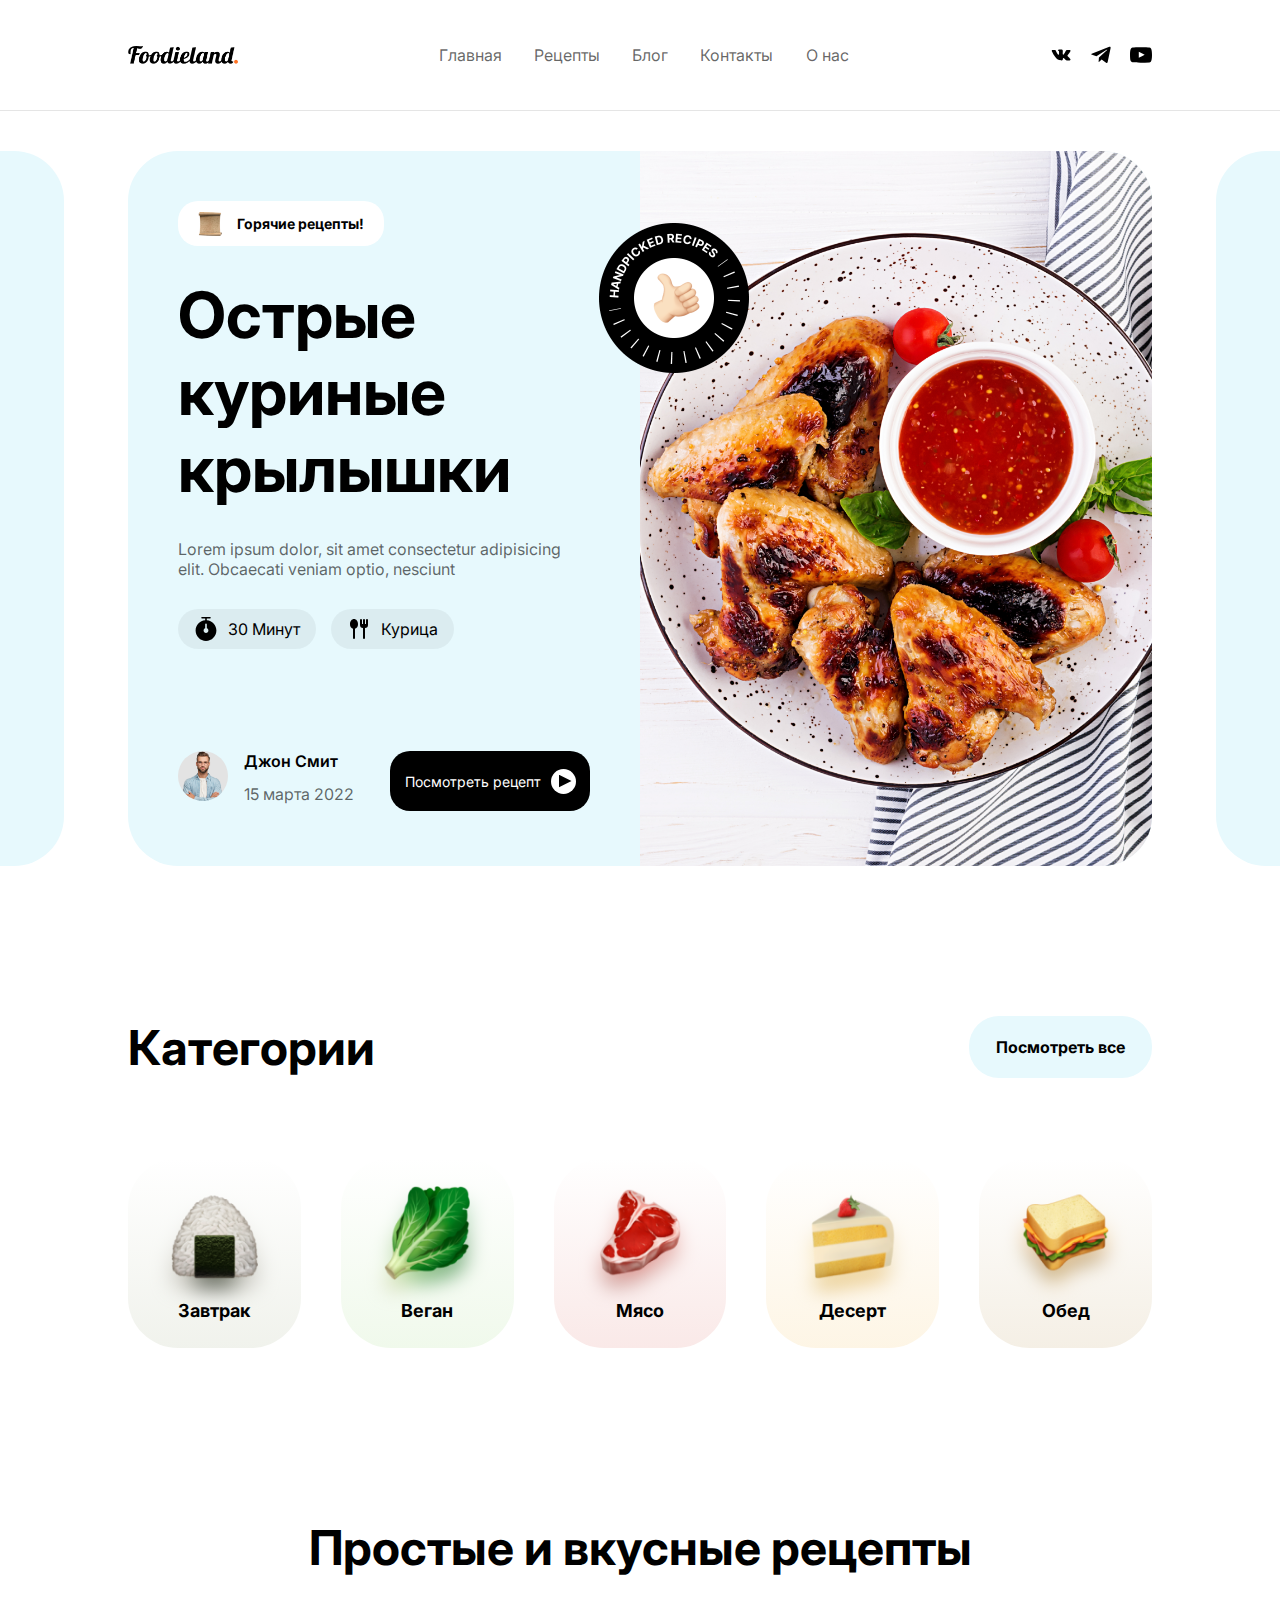
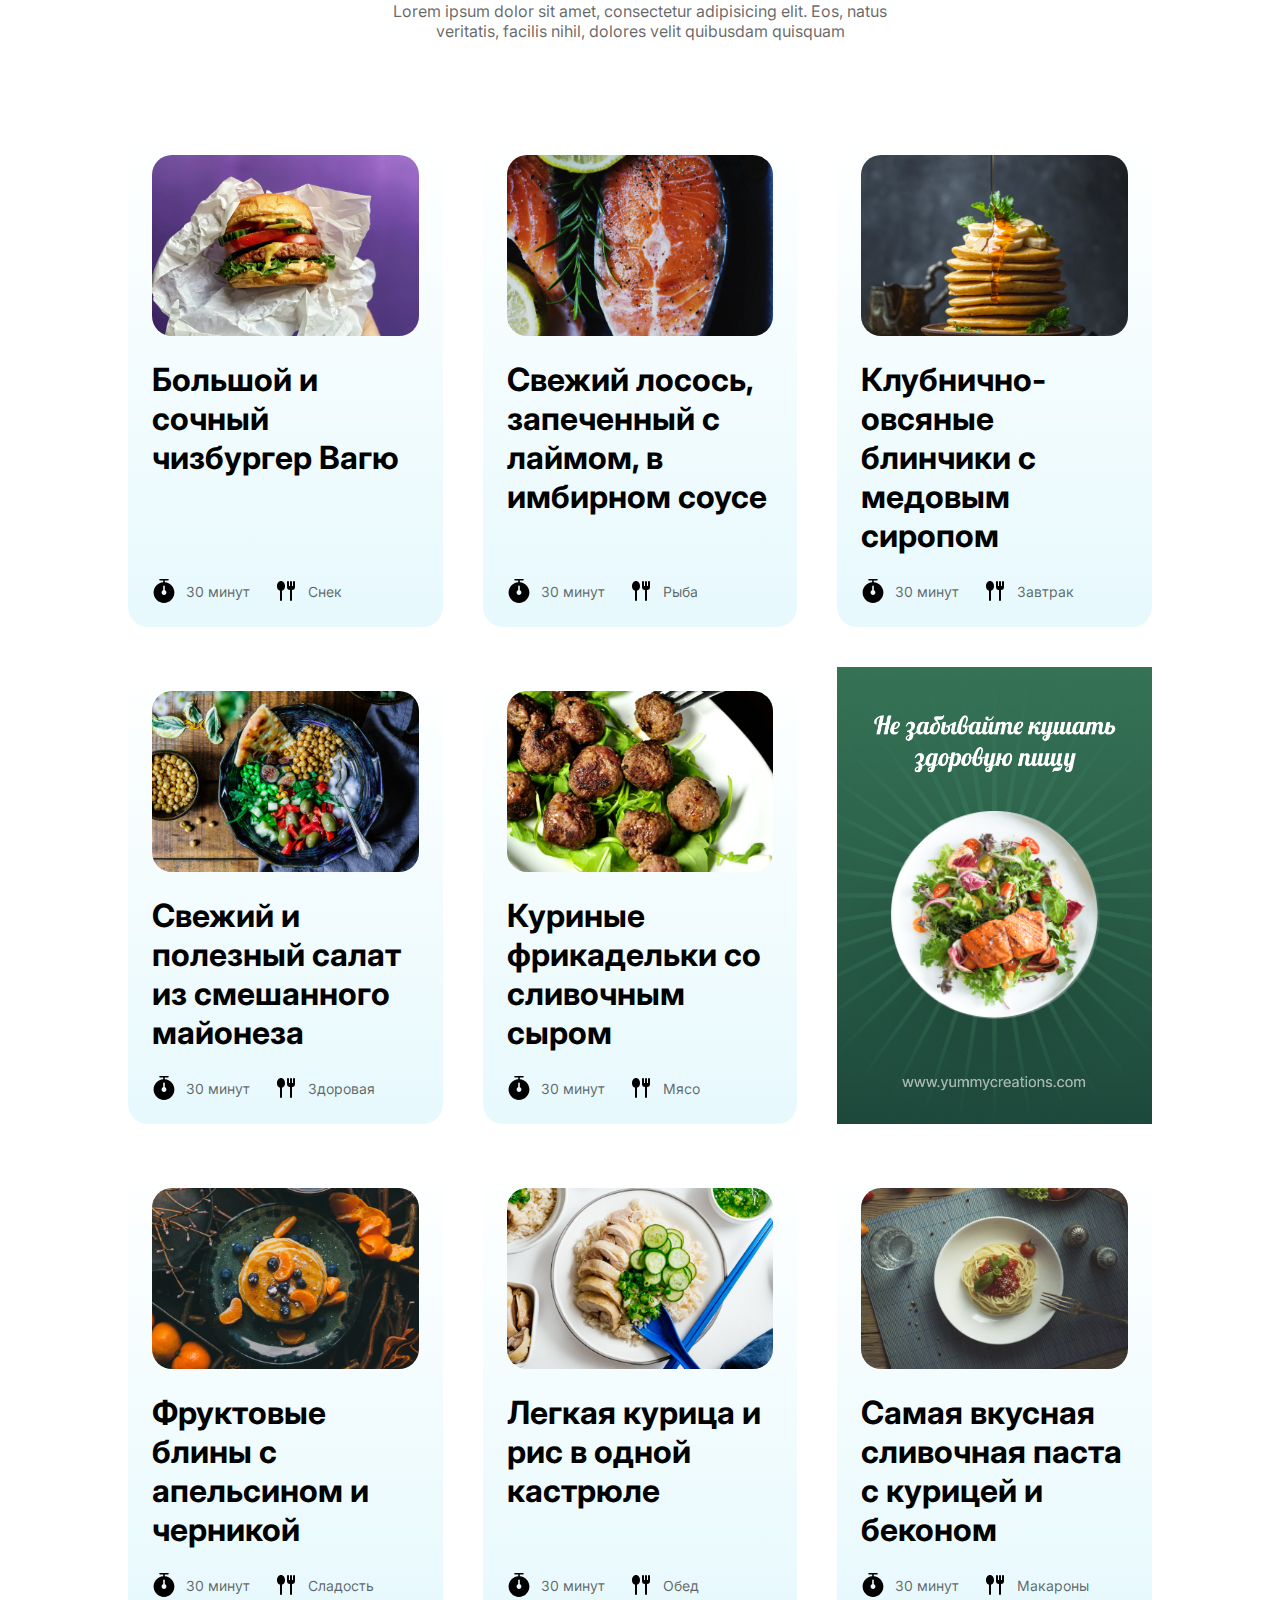
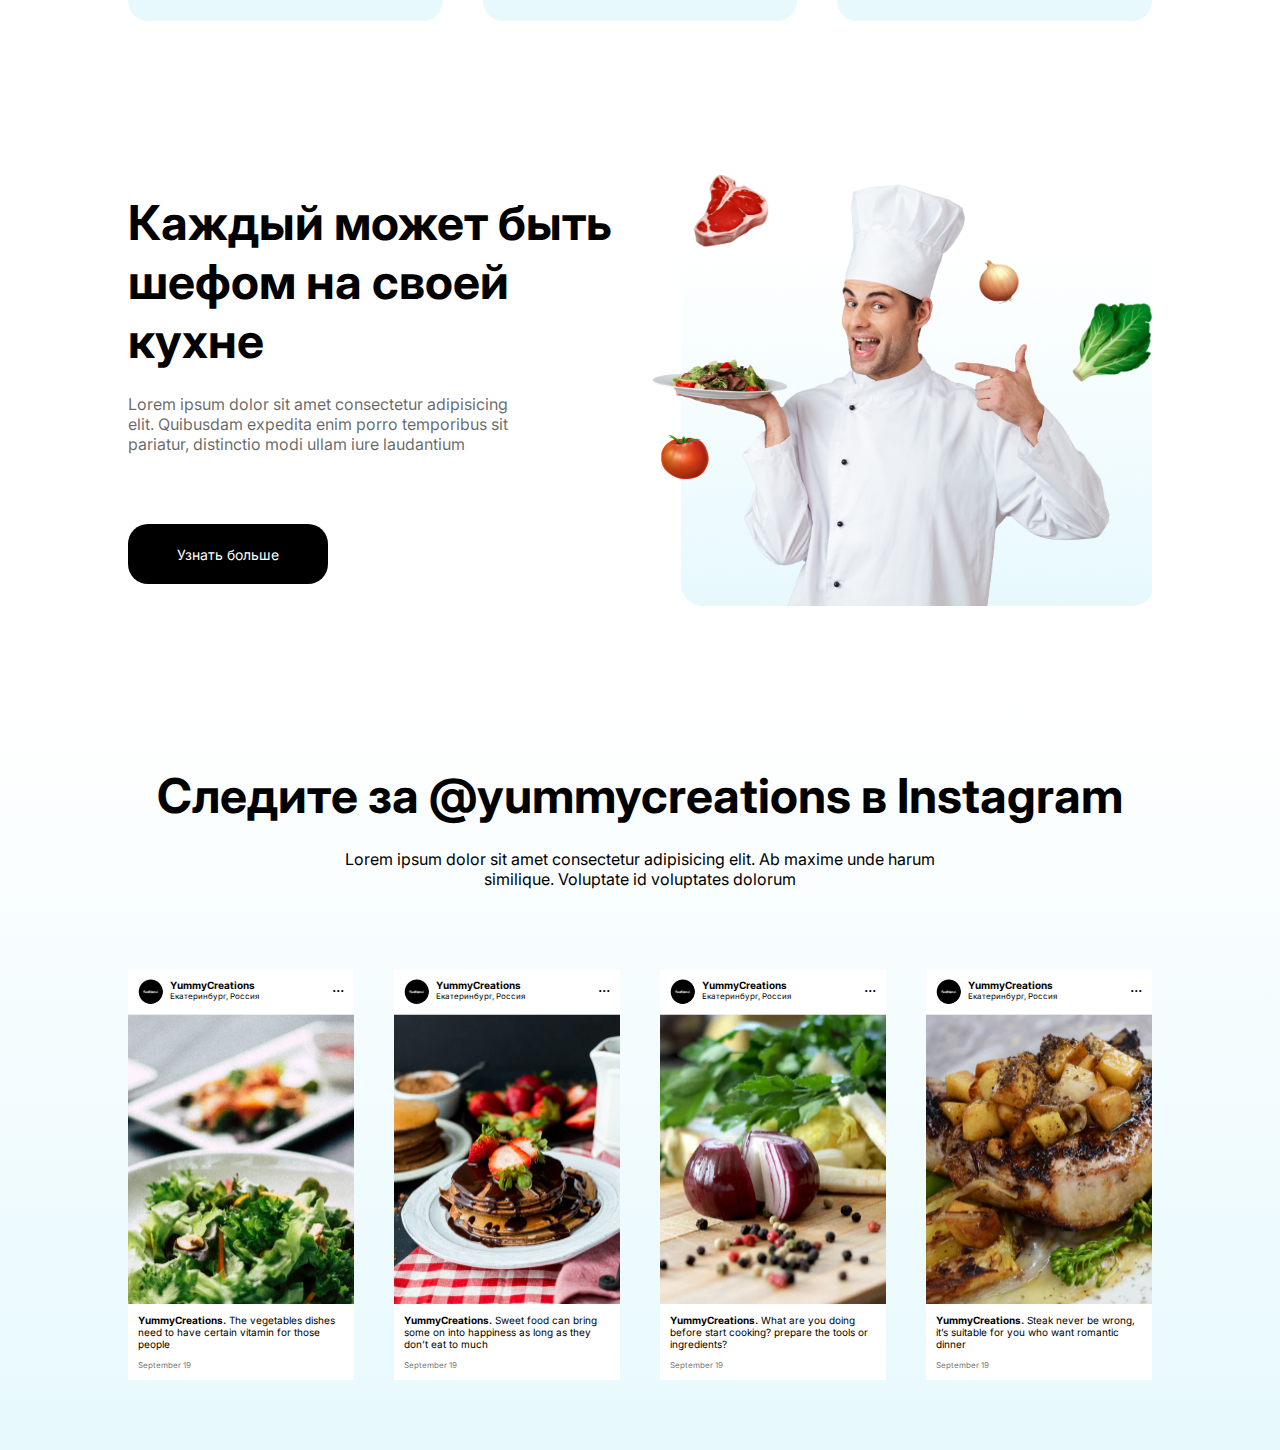
==== index.html @ 800b1ed8 "Добавлен блок visit-insta и соответсвтующий css файл" ====
<!DOCTYPE html>
<html lang="ru">
<head>
    <meta charset="UTF-8">
    <meta name="viewport" content="width=device-width, initial-scale=1.0">
    <link rel="stylesheet" href="css/global.css">
    <!-- Классная тема чтобы иконку рядом с тайтлом поставить -->
    <!-- <link rel="icon" href="telegram.ico" type="image/x-icon"> -->
    <title>YummyCreations | Main</title>
</head>
<body>
    <header class="header">
        <div class="header__wrapper">
            <img src="img/header/logo.png" alt="logo" class="logo">
            <nav class="header__nav">
                <ul class="menu">
                    <a href="#" class="menu__link"><li class="menu__item">Главная</li></a>
                    <a href="#" class="menu__link"><li class="menu__item">Рецепты</li></a>
                    <a href="#" class="menu__link"><li class="menu__item">Блог</li></a>
                    <a href="#" class="menu__link"><li class="menu__item">Контакты</li></a>
                    <a href="#" class="menu__link"><li class="menu__item">О нас</li></a>
                </ul>
            </nav>
            <nav class="header__social">
                <img src="img/social-icons/vk-icon.svg" alt="vk" class="social__icon">
                <img src="img/social-icons/telegram-icon.svg" alt="tg" class="social__icon">
                <img src="img/social-icons/youtube-icon.svg" alt="yt" class="social__icon">
            </nav>
        </div>
    </header>
    <section class="introduce">
        <div class="slider">
            <div class="slider__prev"></div>
            <div class="slider__curr">
                <div class="recipe">
                    <div class="recipe__type">
                        <img src="img/slider-img/slider-icons/hot.png" alt="recipe_type" class="recipe__type__img">
                        <p class="recipe__type__info">Горячие рецепты!</p>
                    </div>
                    <div class="recipe__type__text">
                        <h1 class="recipe__type__text__title">Острые куриные крылышки</h1>
                        <p class="recipe__type__text__subtitle">Lorem ipsum dolor, sit amet consectetur adipisicing elit. Obcaecati veniam optio, nesciunt</p>
                    </div>
                    <div class="recipe__quick_info">
                        <div class="recipe__quick_info__time">
                            <img src="img/slider-img/slider-icons/timer.svg" alt="recipe_time" class="recipe__quick_info__time__img">
                            <p class="recipe__quick_info__time__text">30 Минут</p>    
                        </div>
                        <div class="recipe__quick_info__main_ingredient">
                            <img src="img/slider-img/slider-icons/spoon-fork.svg" alt="main_ingredient" class="recipe__quick_info__main_ingredient__img">
                            <p class="recipe__quick_info__main_ingredient__text">Курица</p>
                        </div>
                    </div>
                    <div class="recipe__meta">
                        <div class="recipe__meta__author">
                            <img src="img/slider-img/slider-icons/avatar.jpg" alt="avatar" class="recipe__meta__author__avatar">
                            <div class="recipe__meta__text">
                                <p class="recipe__meta__text__name">Джон Смит</p>
                                <p class="recipe__meta__text__post_time">15 марта 2022</p>
                            </div>
                        </div>
                        <div class="recipe__meta__button main-btn">
                            <p class="recipe__meta__button__text main-btn__text">Посмотреть рецепт</p>
                            <div class="play_btn">
                                <div class="play"></div>
                            </div>
                        </div>
                    </div>
                </div>
                <div class="hand_pick"></div>
                <div class="recipe__img"></div>
            </div>
            <div class="slider__next"></div>
        </div>
    </section>
    <section class="categories">
        <div class="categories__header">
            <h1 class="categories__title">Категории</h1>
            <div class="view_all_btn">
                <p class="view_all_btn__text">Посмотреть все</p>
            </div>
        </div>
        <div class="categories__items">
            <div class="categories__item grey_gradient">
                <img src="img/categories/onigiri.png" alt="onigiri" class="categories__item__img">
                <img src="img/categories/onigiri.png" alt="onigiri" class="categories__item__img blur">
                <h1 class="categories__item__title">Завтрак</h1>
            </div>
            <div class="categories__item green_gradient">
                <img src="img/categories/vegan.png" alt="vegan" class="categories__item__img">
                <img src="img/categories/vegan.png" alt="vegan" class="categories__item__img blur">
                <h1 class="categories__item__title">Веган</h1>
            </div>
            <div class="categories__item red_gradient">
                <img src="img/categories/meat.png" alt="meat" class="categories__item__img">
                <img src="img/categories/meat.png" alt="meat" class="categories__item__img blur">
                <h1 class="categories__item__title">Мясо</h1>
            </div>
            <div class="categories__item yellow_gradient">
                <img src="img/categories/dessert.png" alt="dessert" class="categories__item__img">
                <img src="img/categories/dessert.png" alt="dessert" class="categories__item__img blur">
                <h1 class="categories__item__title">Десерт</h1>
            </div>
            <div class="categories__item orange_gradient">
                <img src="img/categories/lunch.png" alt="lunch" class="categories__item__img">
                <img src="img/categories/lunch.png" alt="lunch" class="categories__item__img blur">
                <h1 class="categories__item__title">Обед</h1>
            </div>
            <div class="categories__item brown_gradient">
                <img src="img/categories/chockolate.png" alt="chocolate" class="categories__item__img">
                <img src="img/categories/chockolate.png" alt="chocolate" class="categories__item__img blur">
                <h1 class="categories__item__title">Шоколад</h1>
            </div>
        </div>
    </section>
    <section class="favorite_recipes">
        <h1 class="favorite_recipes__title">Простые и вкусные рецепты</h1>
        <p class="favorite_recipes__subtitle">Lorem ipsum dolor sit amet, consectetur adipisicing elit. Eos, natus veritatis, facilis nihil, dolores velit quibusdam quisquam</p>
        <div class="favorite_recipes__items">
            <div class="favorite_recipes__item">
                <img src="img/favorite-recipes/fav-burger.png" alt="burger" class="favorite_recipes__item__img">
                <h1 class="favorite_recipes__item__title">Большой и сочный чизбургер Вагю</h1>
                <div class="cooking_info">
                    <div class="cooking_info__time">
                        <img src="img/slider-img/slider-icons/timer.svg" alt="" class="cooking_info__img">
                        <p class="cooking_info__text">30 минут</p>
                    </div>
                    <div class="cooking_info__type">
                        <img src="img/slider-img/slider-icons/spoon-fork.svg" alt="" class="cooking_info__img">
                        <p class="cooking_info__text">Снек</p>
                    </div>
                </div>
            </div>
            <div class="favorite_recipes__item">
                <img src="img/favorite-recipes/fav-fish.png" alt="fish" class="favorite_recipes__item__img">
                <h1 class="favorite_recipes__item__title">
                    Свежий лосось, запеченный с лаймом, в имбирном соусе</h1>
                <div class="cooking_info">
                    <div class="cooking_info__time">
                        <img src="img/slider-img/slider-icons/timer.svg" alt="" class="cooking_info__img">
                        <p class="cooking_info__text">30 минут</p>
                    </div>
                    <div class="cooking_info__type">
                        <img src="img/slider-img/slider-icons/spoon-fork.svg" alt="" class="cooking_info__img">
                        <p class="cooking_info__text">Рыба</p>
                    </div>
                </div>
            </div>
            <div class="favorite_recipes__item">
                <img src="img/favorite-recipes/fav-pancakes.png" alt="pancake" class="favorite_recipes__item__img">
                <h1 class="favorite_recipes__item__title">
                    Клубнично-овсяные блинчики с медовым сиропом</h1>
                <div class="cooking_info">
                    <div class="cooking_info__time">
                        <img src="img/slider-img/slider-icons/timer.svg" alt="" class="cooking_info__img">
                        <p class="cooking_info__text">30 минут</p>
                    </div>
                    <div class="cooking_info__type">
                        <img src="img/slider-img/slider-icons/spoon-fork.svg" alt="" class="cooking_info__img">
                        <p class="cooking_info__text">Завтрак</p>
                    </div>
                </div>
            </div>
            <div class="favorite_recipes__item">
                <img src="img/favorite-recipes/fav-mayo-salad.png" alt="mayo-salad" class="favorite_recipes__item__img">
                <h1 class="favorite_recipes__item__title">
                    Свежий и полезный салат из смешанного майонеза</h1>
                <div class="cooking_info">
                    <div class="cooking_info__time">
                        <img src="img/slider-img/slider-icons/timer.svg" alt="" class="cooking_info__img">
                        <p class="cooking_info__text">30 минут</p>
                    </div>
                    <div class="cooking_info__type">
                        <img src="img/slider-img/slider-icons/spoon-fork.svg" alt="" class="cooking_info__img">
                        <p class="cooking_info__text">Здоровая</p>
                    </div>
                </div>
            </div>
            <div class="favorite_recipes__item">
                <img src="img/favorite-recipes/fav-meatballs.png" alt="meatballs" class="favorite_recipes__item__img">
                <h1 class="favorite_recipes__item__title">Куриные фрикадельки со сливочным сыром
                </h1>
                <div class="cooking_info">
                    <div class="cooking_info__time">
                        <img src="img/slider-img/slider-icons/timer.svg" alt="" class="cooking_info__img">
                        <p class="cooking_info__text">30 минут</p>
                    </div>
                    <div class="cooking_info__type">
                        <img src="img/slider-img/slider-icons/spoon-fork.svg" alt="" class="cooking_info__img">
                        <p class="cooking_info__text">Мясо</p>
                    </div>
                </div>
            </div>
            <img src="img/ads.png" alt="ads" class="favorite_recipes__img">
            <div class="favorite_recipes__item">
                <img src="img/favorite-recipes/fav-orange-pancakes.png" alt="orange-pancakes" class="favorite_recipes__item__img">
                <h1 class="favorite_recipes__item__title">Фруктовые блины с апельсином и черникой
                </h1>
                <div class="cooking_info">
                    <div class="cooking_info__time">
                        <img src="img/slider-img/slider-icons/timer.svg" alt="" class="cooking_info__img">
                        <p class="cooking_info__text">30 минут</p>
                    </div>
                    <div class="cooking_info__type">
                        <img src="img/slider-img/slider-icons/spoon-fork.svg" alt="" class="cooking_info__img">
                        <p class="cooking_info__text">Сладость</p>
                    </div>
                </div>
            </div>
            <div class="favorite_recipes__item">
                <img src="img/favorite-recipes/fav-chicken-rice.png" alt="chicken-rice" class="favorite_recipes__item__img">
                <h1 class="favorite_recipes__item__title">Легкая курица и рис в одной кастрюле</h1>
                <div class="cooking_info">
                    <div class="cooking_info__time">
                        <img src="img/slider-img/slider-icons/timer.svg" alt="" class="cooking_info__img">
                        <p class="cooking_info__text">30 минут</p>
                    </div>
                    <div class="cooking_info__type">
                        <img src="img/slider-img/slider-icons/spoon-fork.svg" alt="" class="cooking_info__img">
                        <p class="cooking_info__text">Обед</p>
                    </div>
                </div>
            </div>
            <div class="favorite_recipes__item">
                <img src="img/favorite-recipes/fav-chicken-pasta.png" alt="fav-chicken-pasta" class="favorite_recipes__item__img">
                <h1 class="favorite_recipes__item__title">Самая вкусная сливочная паста с курицей и беконом
                </h1>
                <div class="cooking_info">
                    <div class="cooking_info__time">
                        <img src="img/slider-img/slider-icons/timer.svg" alt="" class="cooking_info__img">
                        <p class="cooking_info__text">30 минут</p>
                    </div>
                    <div class="cooking_info__type">
                        <img src="img/slider-img/slider-icons/spoon-fork.svg" alt="" class="cooking_info__img">
                        <p class="cooking_info__text">Макароны</p>
                    </div>
                </div>
            </div>
        </div>
    </section>
    <section class="be_a_chef">
        <div class="be_a_chef__content">
            <h1 class="be_a_chef__content__title">Каждый может быть шефом на своей кухне</h1>
            <p class="be_a_chef__content__subtitle">Lorem ipsum dolor sit amet consectetur adipisicing elit. Quibusdam expedita enim porro temporibus sit pariatur, distinctio modi ullam iure laudantium</p>
            <div class="be_a_chef__btn main-btn">
                <p class="main-btn__text">Узнать больше</p>
            </div>
        </div>
        <div class="be_a_chef__img">
            <img src="img/be-a-chef/tomato.png" alt="tomato" class="be_a_chef__img__filler_1">
            <img src="img/categories/meat.png" alt="meat" class="be_a_chef__img__filler_2">
            <img src="img/be-a-chef/onion.png" alt="onion" class="be_a_chef__img__filler_3">
            <img src="img/categories/vegan.png" alt="vegan" class="be_a_chef__img__filler_4">
            <img src="img/be-a-chef/chef.png" alt="" class="be_a_chef__img__main">
        </div>
    </section>
    <section class="visit_insta">
        <h1 class="visit_insta__title">Следите за @yummycreations в Instagram</h1>
        <p class="visit_insta__subtitle">Lorem ipsum dolor sit amet consectetur adipisicing elit. Ab maxime unde harum similique. Voluptate id voluptates dolorum</p>
        <div class="insta_preview">
            <div class="insta_preview__card">
                <div class="insta_preview__card__header">
                    <div class="card__header__info">
                        <img src="img/insta-content/logo.png" alt="logo" class="card__header__logo">
                        <div class="card__header__text">
                            <h1 class="card__header__title">YummyCreations</h1>
                            <p class="card__header__subtitle">Екатеринбург, Россия</p>
                        </div>
                    </div>
                    <p class="card__header__tabs">...</p>
                </div>
                <img src="img/insta-content/card-1.png" alt="content" class="insta_preview__card__img">
                <div class="insta_preview__card__info">
                    <p class="card__info__text"><b>YummyCreations.</b> The vegetables dishes need to have certain vitamin for those people</p>
                    <p class="card__info__post_date">September 19</p>
                </div>
            </div>
            <div class="insta_preview__card">
                <div class="insta_preview__card__header">
                    <div class="card__header__info">
                        <img src="img/insta-content/logo.png" alt="logo" class="card__header__logo">
                        <div class="card__header__text">
                            <h1 class="card__header__title">YummyCreations</h1>
                            <p class="card__header__subtitle">Екатеринбург, Россия</p>
                        </div>
                    </div>
                    <p class="card__header__tabs">...</p>
                </div>
                <img src="img/insta-content/card-2.png" alt="content" class="insta_preview__card__img">
                <div class="insta_preview__card__info">
                    <p class="card__info__text"><b>YummyCreations.</b> Sweet food can bring some on into happiness as long as they don’t eat to much</p>
                    <p class="card__info__post_date">September 19</p>
                </div>
            </div>
            <div class="insta_preview__card">
                <div class="insta_preview__card__header">
                    <div class="card__header__info">
                        <img src="img/insta-content/logo.png" alt="logo" class="card__header__logo">
                        <div class="card__header__text">
                            <h1 class="card__header__title">YummyCreations</h1>
                            <p class="card__header__subtitle">Екатеринбург, Россия</p>
                        </div>
                    </div>
                    <p class="card__header__tabs">...</p>
                </div>
                <img src="img/insta-content/card-3.png" alt="content" class="insta_preview__card__img">
                <div class="insta_preview__card__info">
                    <p class="card__info__text"><b>YummyCreations.</b> What are you doing before start cooking? prepare the  tools or ingredients?</p>
                    <p class="card__info__post_date">September 19</p>
                </div>
            </div>
            <div class="insta_preview__card">
                <div class="insta_preview__card__header">
                    <div class="card__header__info">
                        <img src="img/insta-content/logo.png" alt="logo" class="card__header__logo">
                        <div class="card__header__text">
                            <h1 class="card__header__title">YummyCreations</h1>
                            <p class="card__header__subtitle">Екатеринбург, Россия</p>
                        </div>
                    </div>
                    <p class="card__header__tabs">...</p>
                </div>
                <img src="img/insta-content/card-4.png" alt="content" class="insta_preview__card__img">
                <div class="insta_preview__card__info">
                    <p class="card__info__text"><b>YummyCreations.</b> Steak never be wrong, it’s suitable for you who want romantic dinner</p>
                    <p class="card__info__post_date">September 19</p>
                </div>
            </div>
    </section>
</body>
</html>
---- css/global.css ----
/* Base link */
@import url(base/index.css);
/* Components link */
@import url(components/index/index.css);
@import url(components/buttons.css);
/* Utilities link */
@import url(utilities/variables.css);
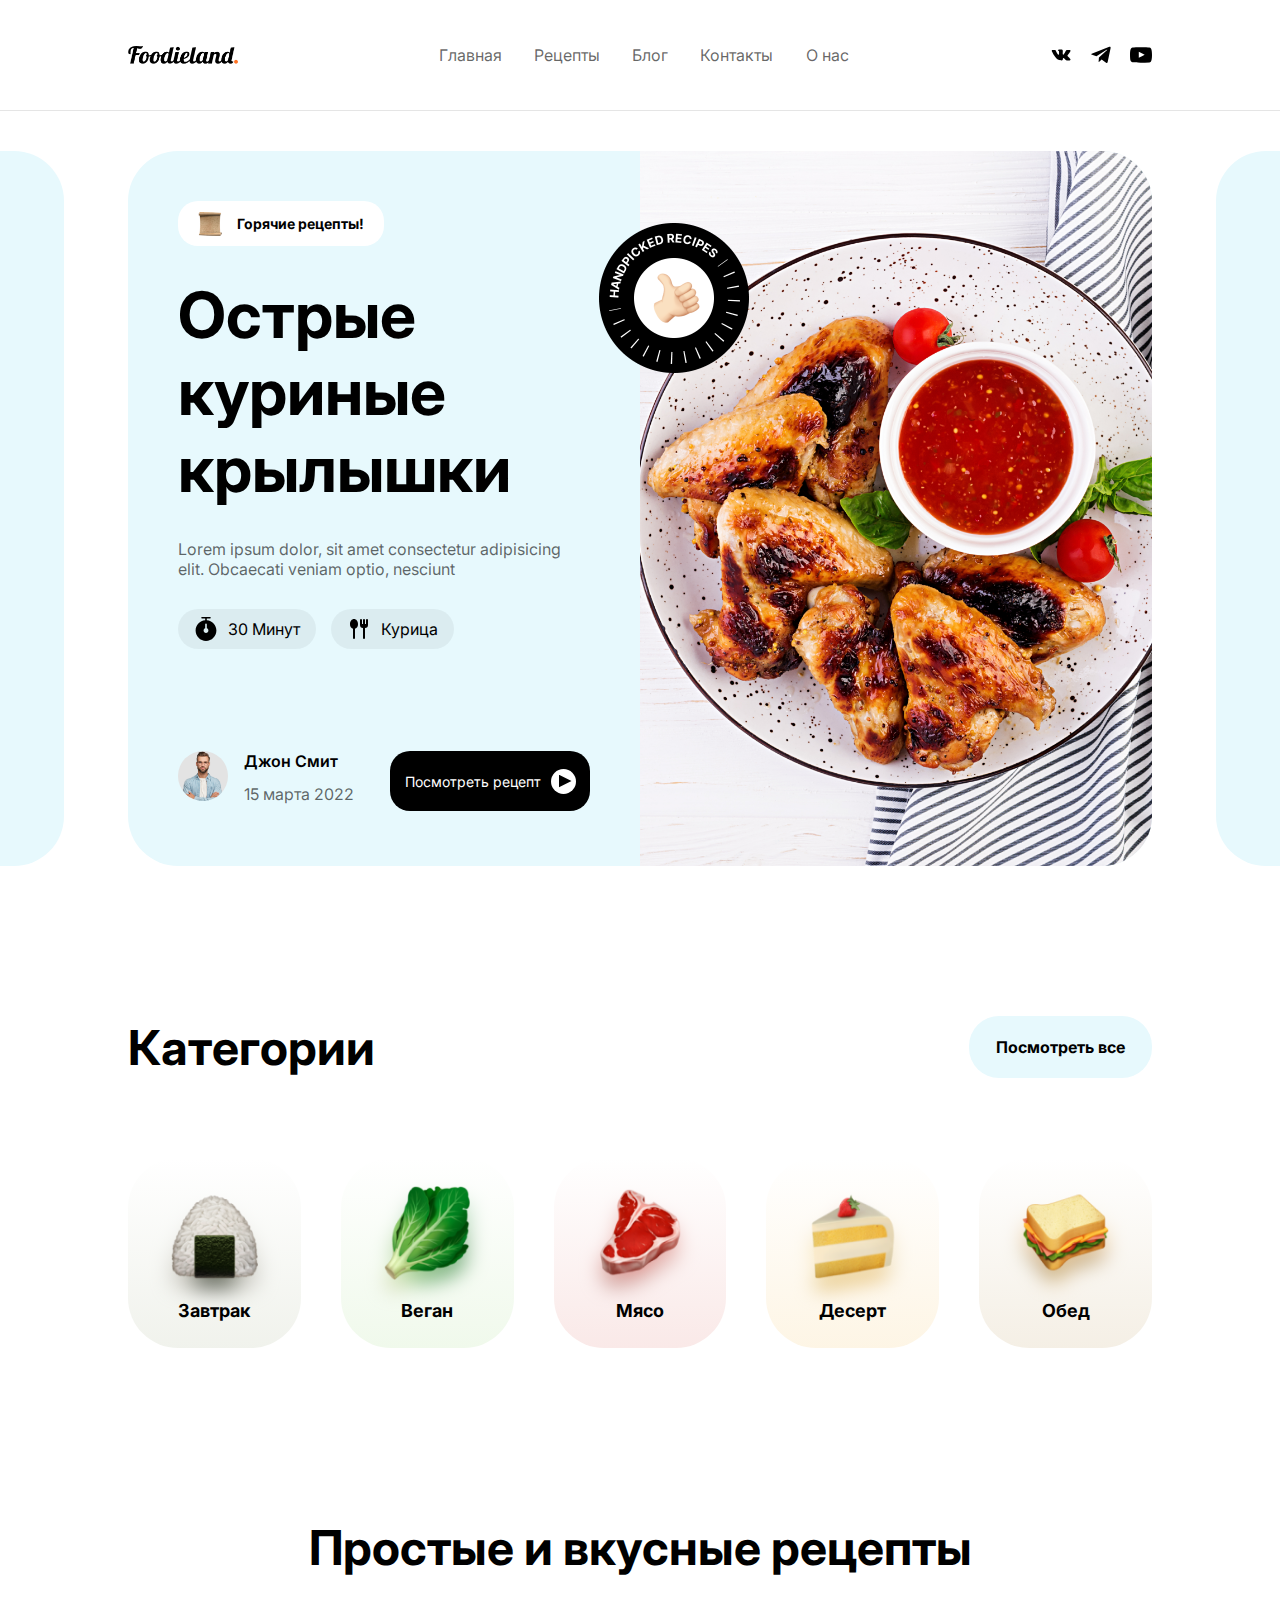
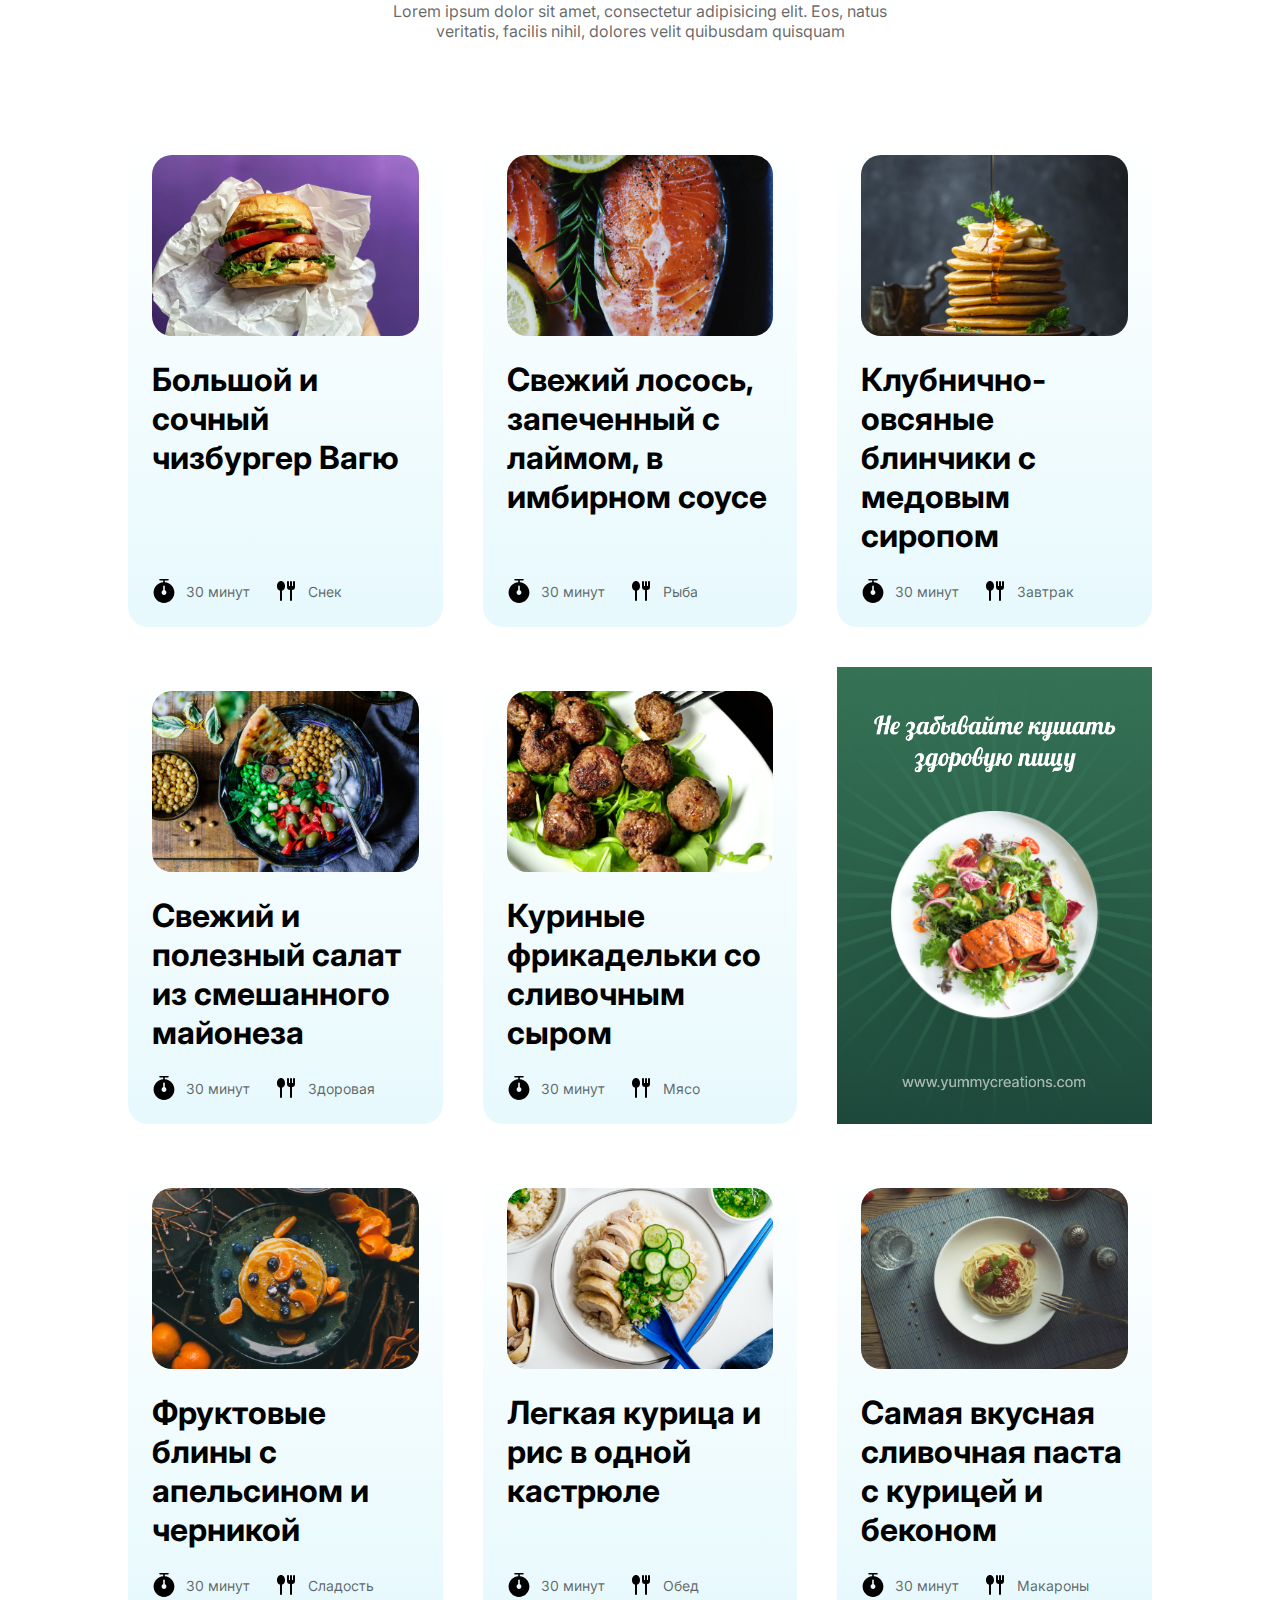
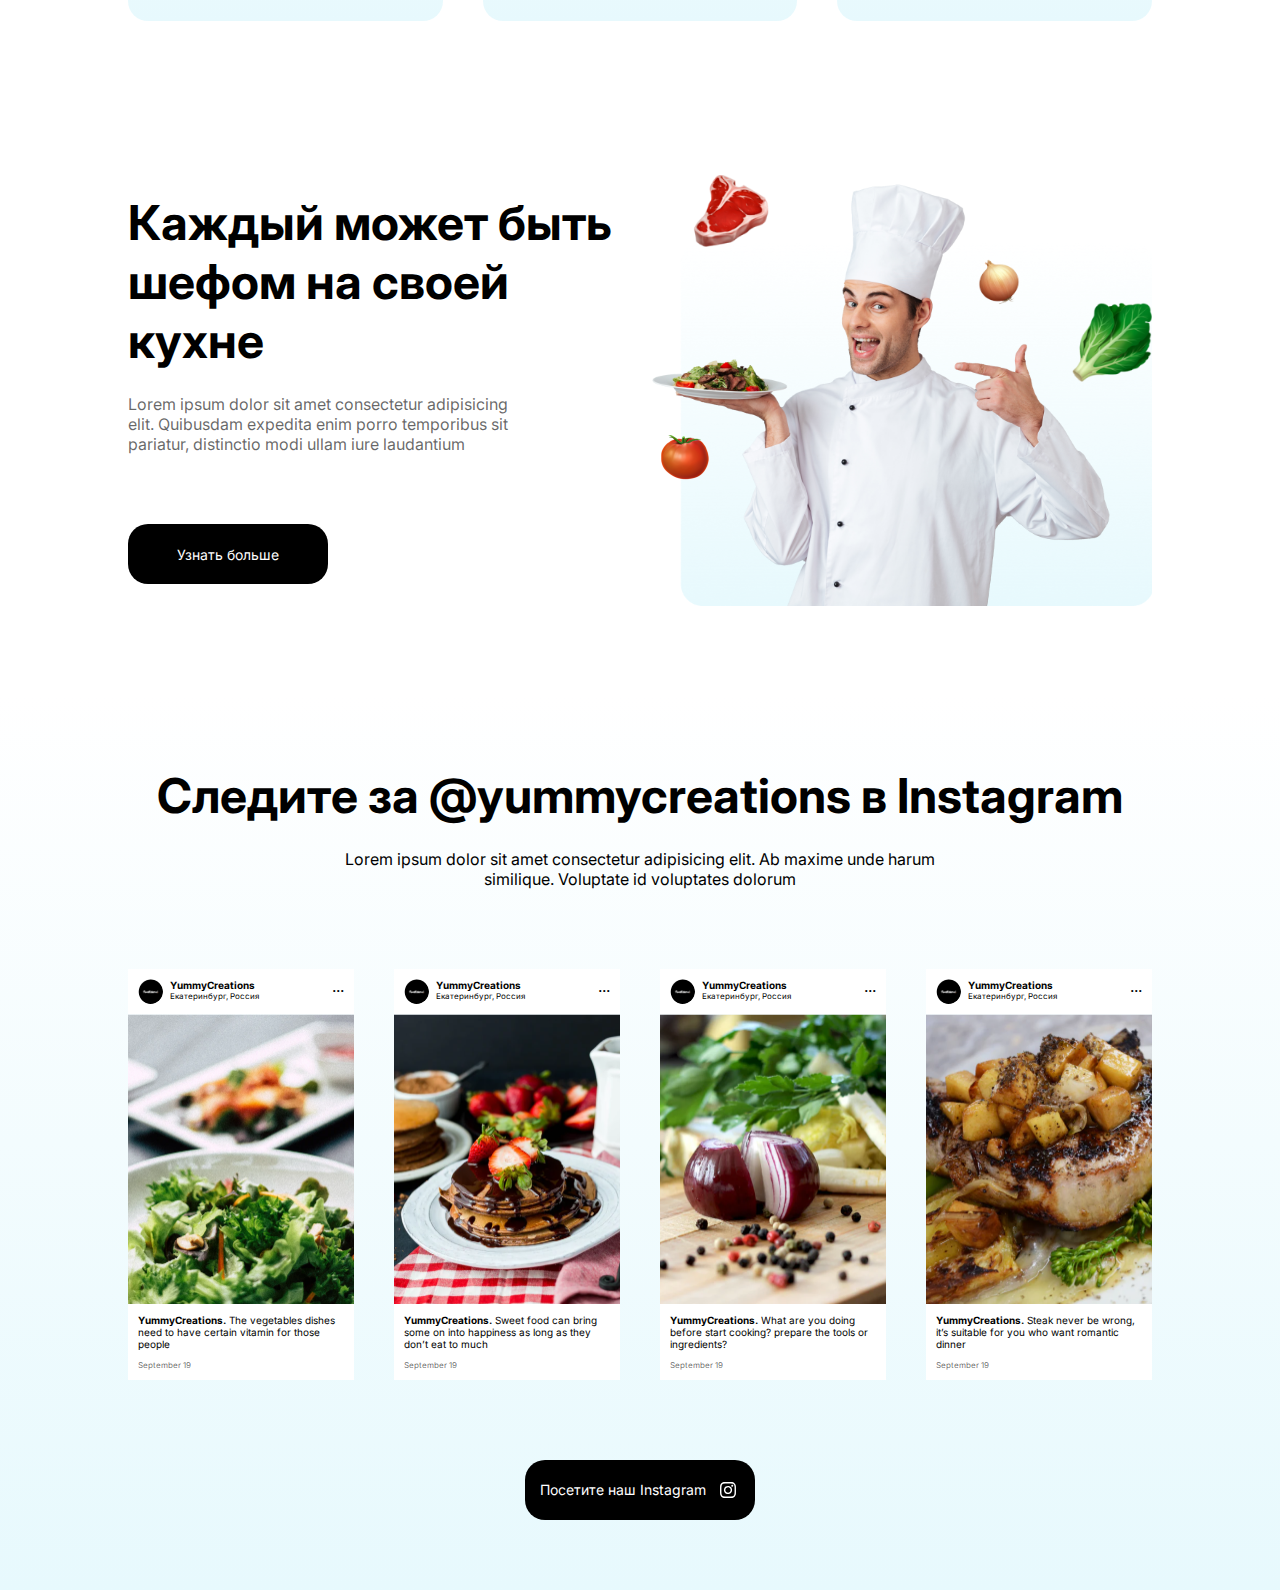
==== commit 78a52f65: "Переделка кнопок" ====
--- a/index.html
+++ b/index.html
@@ -326,6 +326,11 @@
                     <p class="card__info__post_date">September 19</p>
                 </div>
             </div>
+        </div>
+        <div class="insta_preview__btn main-btn">
+            <p class="main-btn__text">Посетите наш Instagram</p>
+            <img src="img/insta-content/instagram.svg" alt="insta" class="insta_preview__btn__img">
+        </div>
     </section>
 </body>
 </html>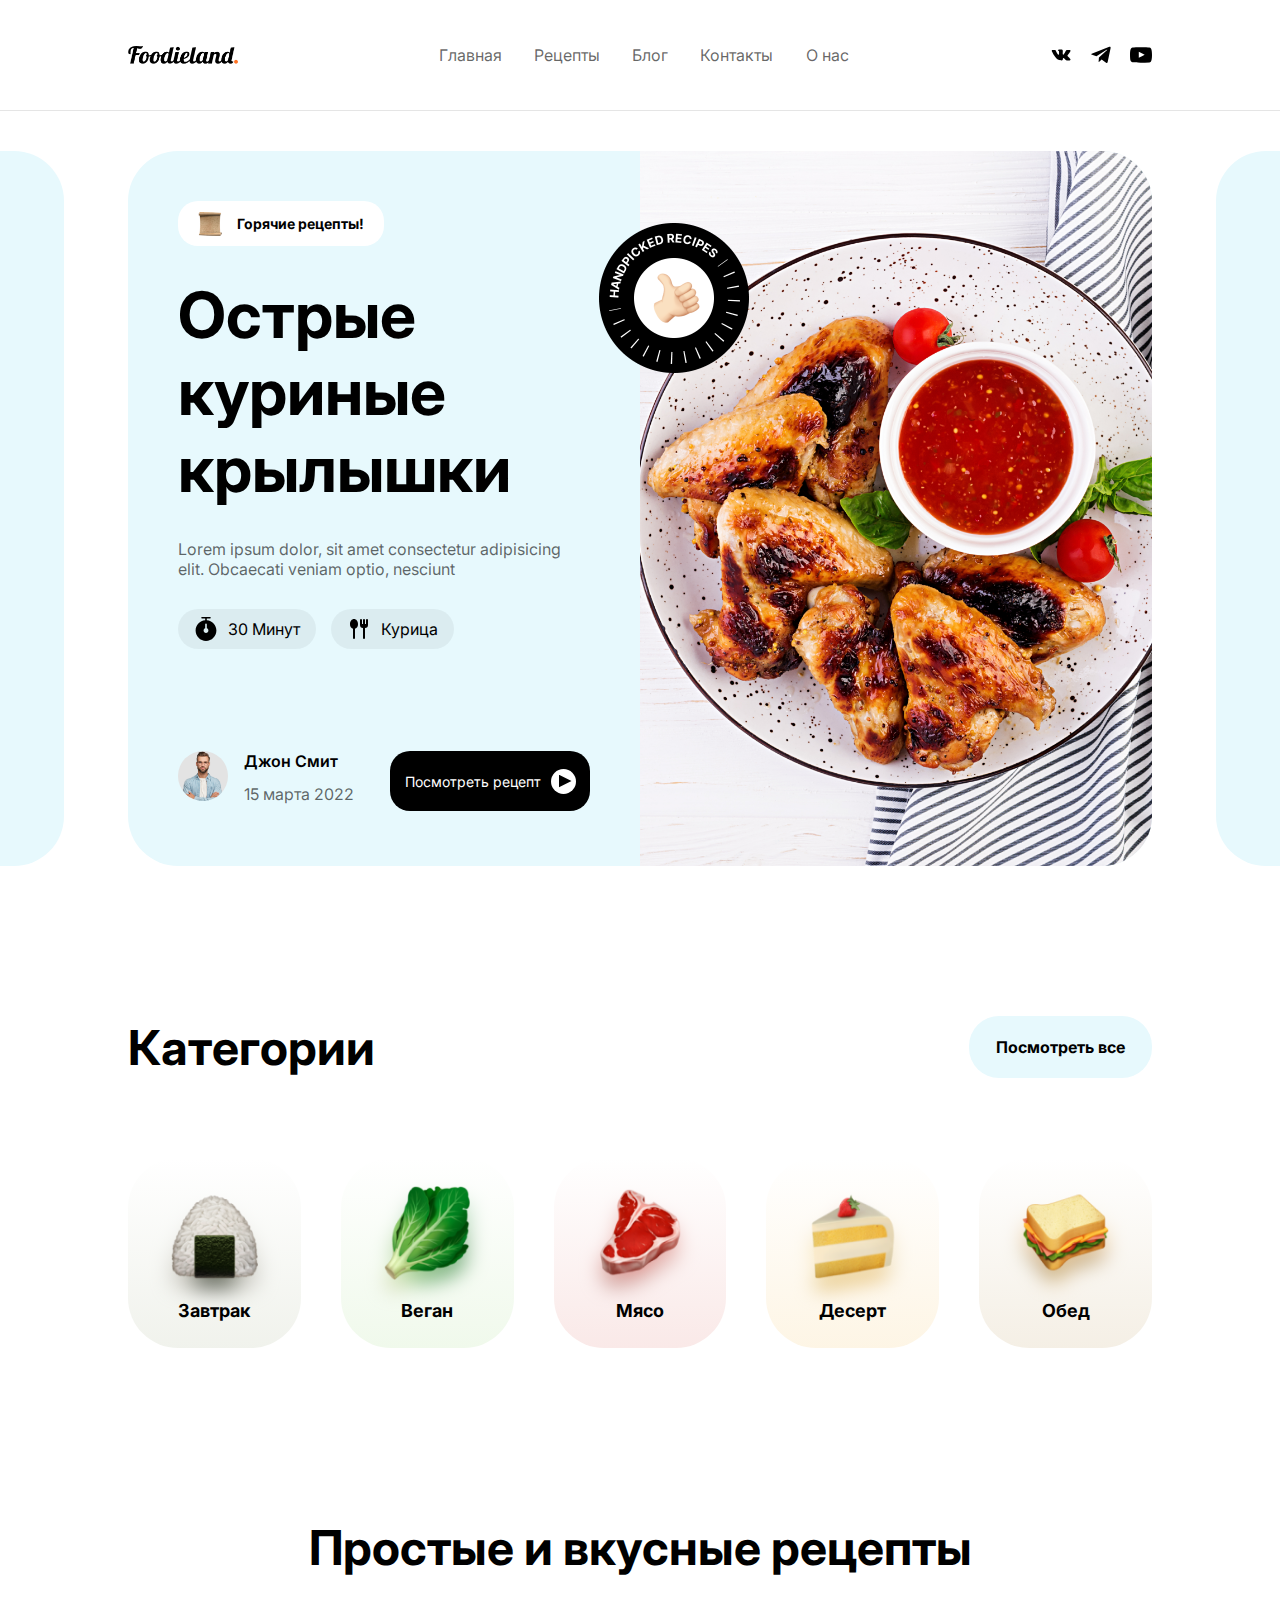
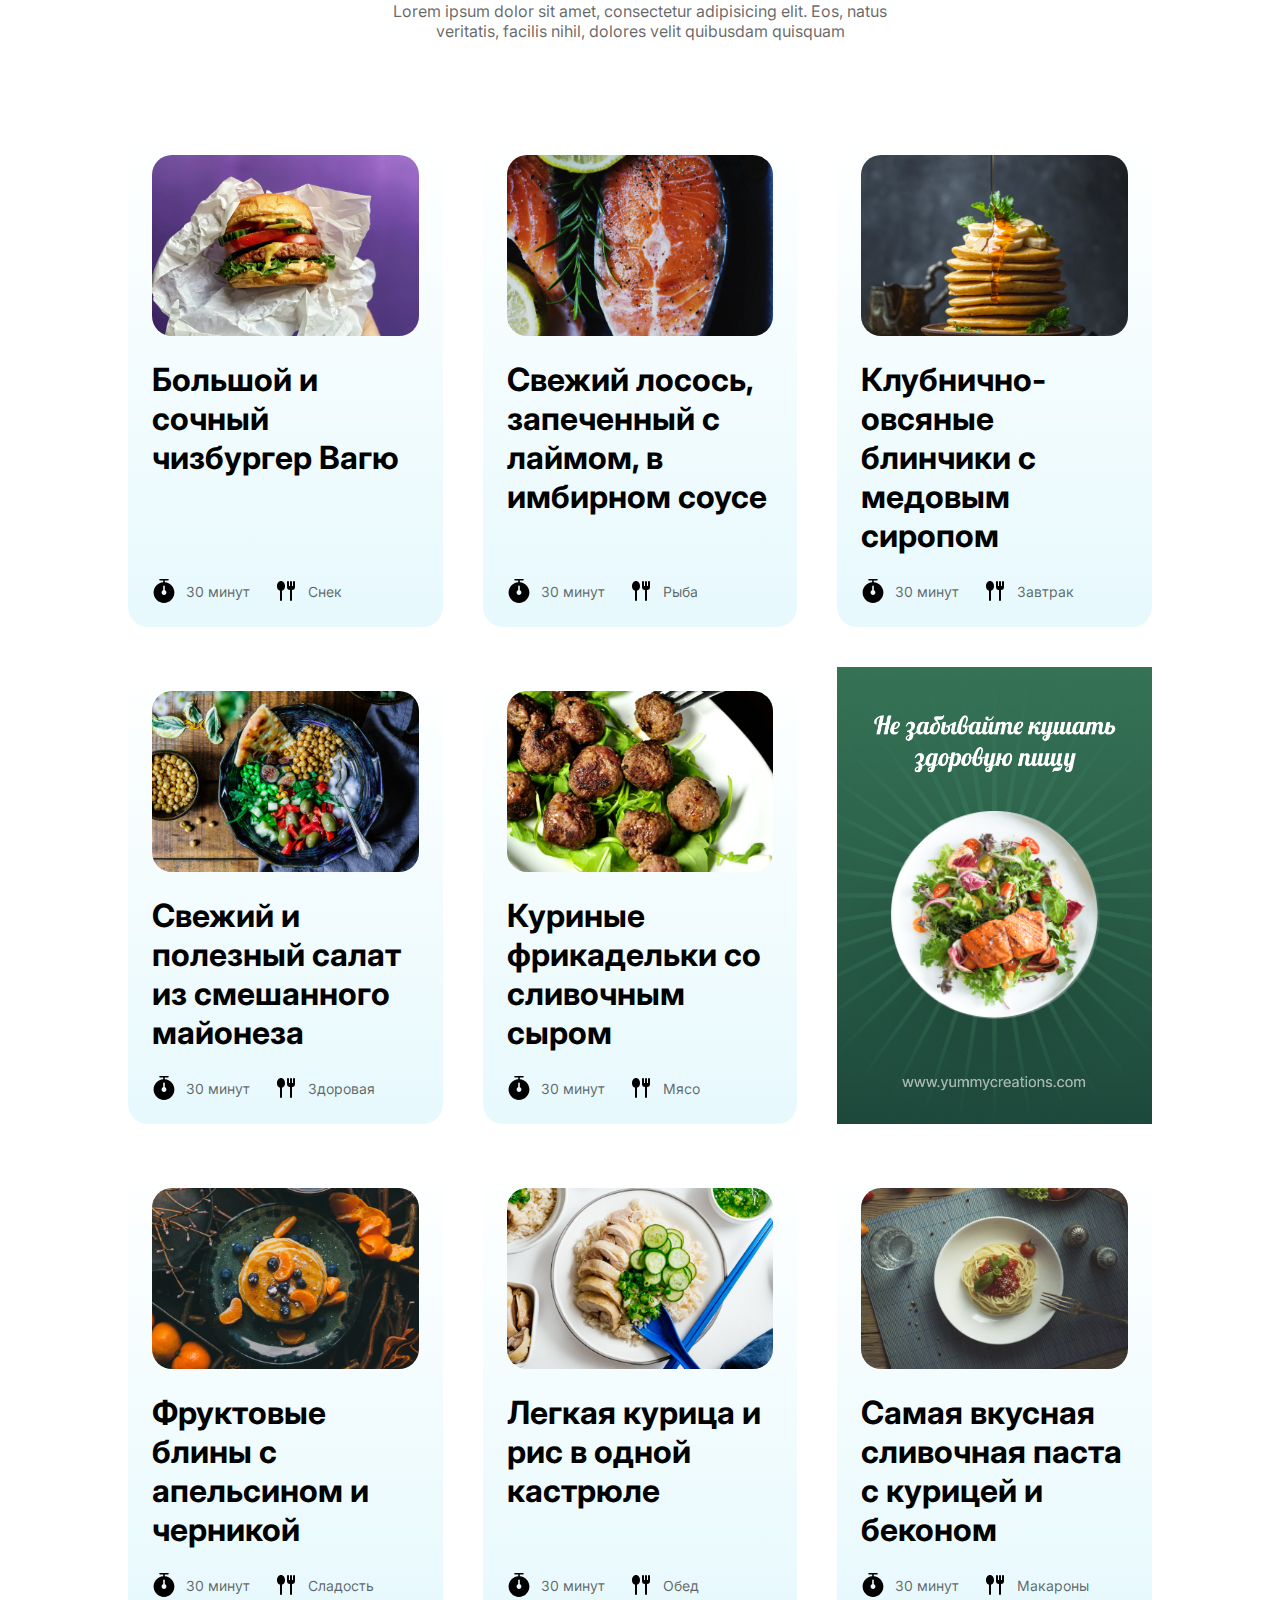
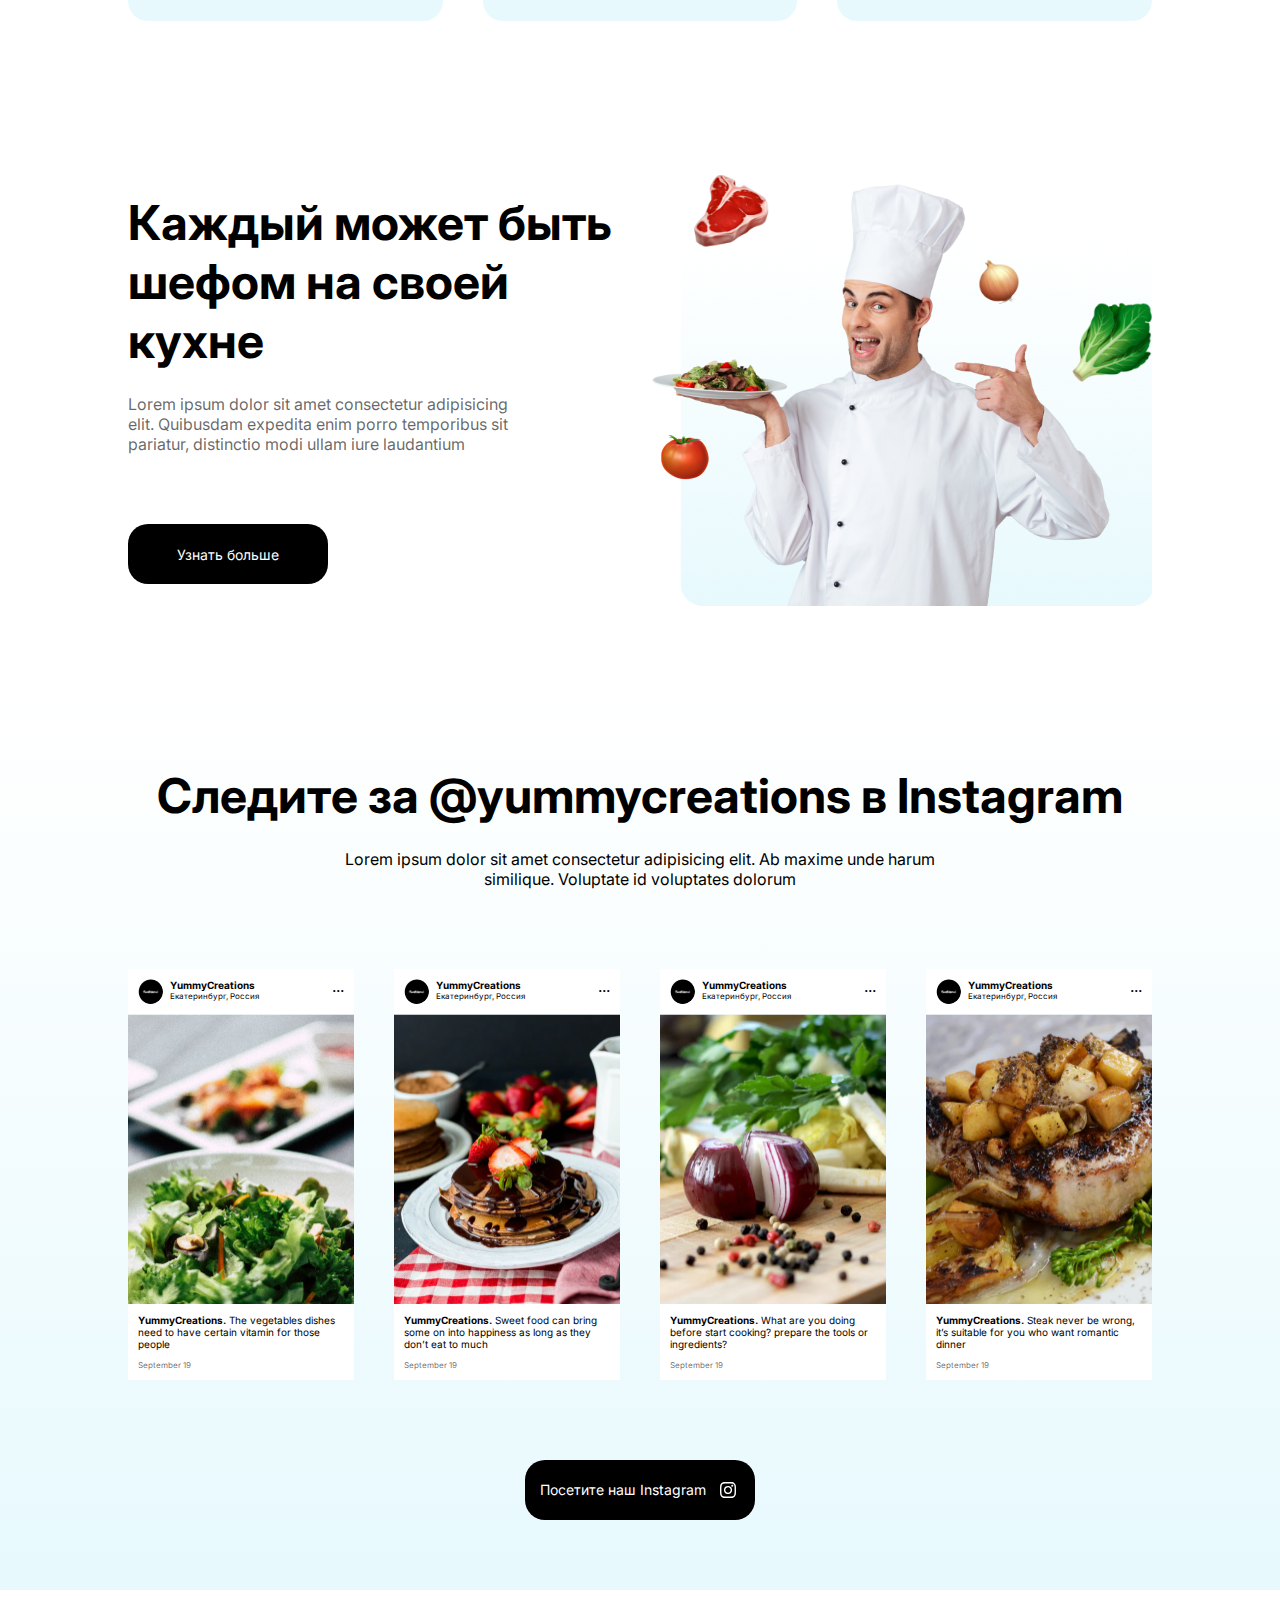
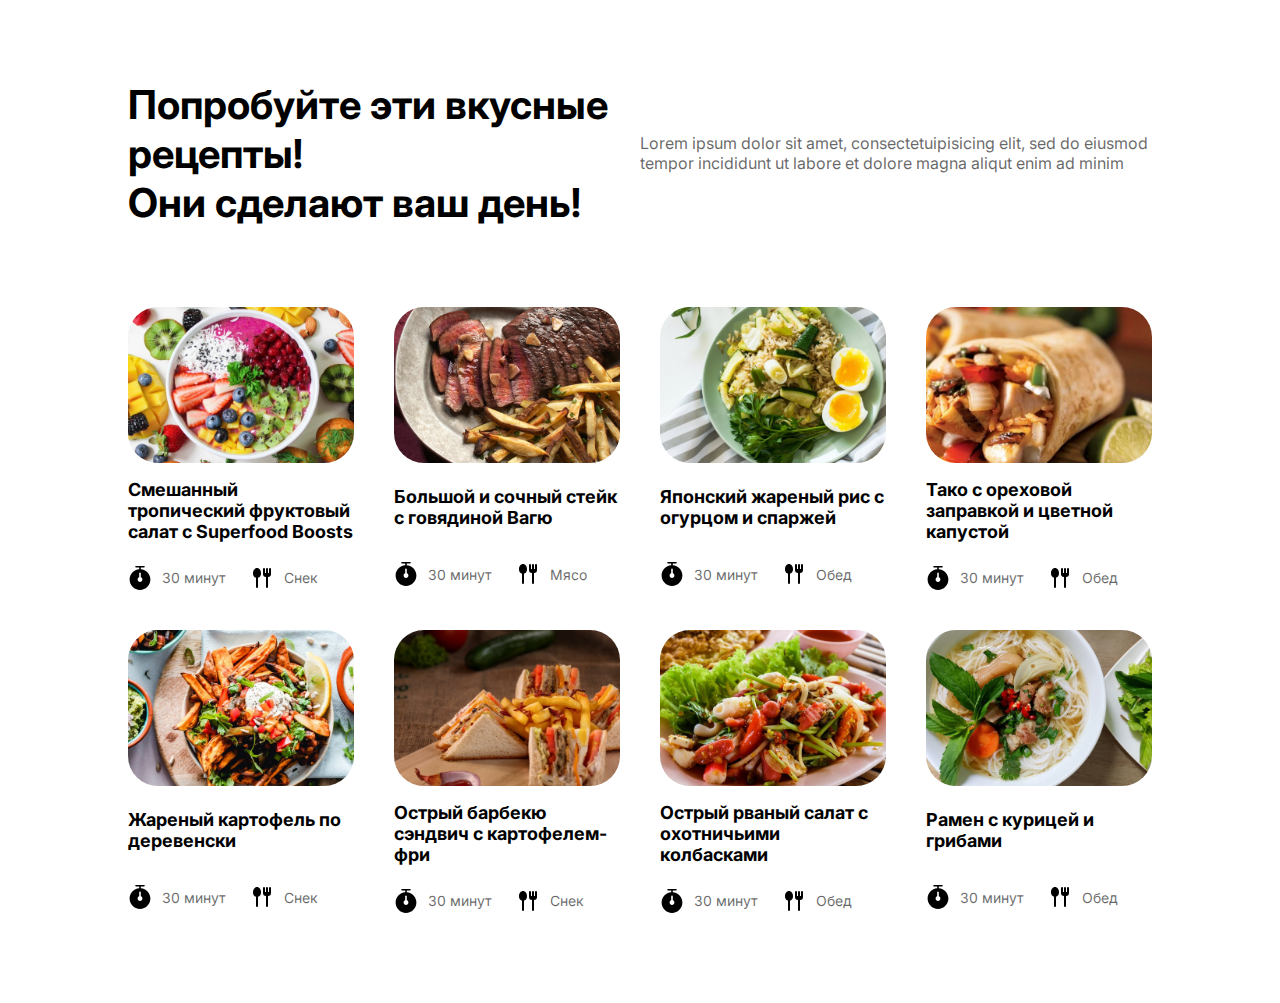
==== commit f75e0cb4: "Сверстан блок make-your-day, поправлена адаптация, сделана анимация в header'е" ====
--- a/index.html
+++ b/index.html
@@ -9,6 +9,7 @@
     <title>YummyCreations | Main</title>
 </head>
 <body>
+    <!-- HEADER -->
     <header class="header">
         <div class="header__wrapper">
             <img src="img/header/logo.png" alt="logo" class="logo">
@@ -28,6 +29,7 @@
             </nav>
         </div>
     </header>
+    <!-- INTRODUCE -->
     <section class="introduce">
         <div class="slider">
             <div class="slider__prev"></div>
@@ -73,6 +75,7 @@
             <div class="slider__next"></div>
         </div>
     </section>
+    <!-- CATEGORIES -->
     <section class="categories">
         <div class="categories__header">
             <h1 class="categories__title">Категории</h1>
@@ -113,6 +116,7 @@
             </div>
         </div>
     </section>
+    <!-- FAVORITE RECIPES -->
     <section class="favorite_recipes">
         <h1 class="favorite_recipes__title">Простые и вкусные рецепты</h1>
         <p class="favorite_recipes__subtitle">Lorem ipsum dolor sit amet, consectetur adipisicing elit. Eos, natus veritatis, facilis nihil, dolores velit quibusdam quisquam</p>
@@ -238,6 +242,7 @@
             </div>
         </div>
     </section>
+    <!-- BE A CHEF -->
     <section class="be_a_chef">
         <div class="be_a_chef__content">
             <h1 class="be_a_chef__content__title">Каждый может быть шефом на своей кухне</h1>
@@ -254,6 +259,7 @@
             <img src="img/be-a-chef/chef.png" alt="" class="be_a_chef__img__main">
         </div>
     </section>
+    <!-- VISIT INSTAGRAM -->
     <section class="visit_insta">
         <h1 class="visit_insta__title">Следите за @yummycreations в Instagram</h1>
         <p class="visit_insta__subtitle">Lorem ipsum dolor sit amet consectetur adipisicing elit. Ab maxime unde harum similique. Voluptate id voluptates dolorum</p>
@@ -332,5 +338,133 @@
             <img src="img/insta-content/instagram.svg" alt="insta" class="insta_preview__btn__img">
         </div>
     </section>
+    <!-- MAKE YOUR DAY -->
+    <section class="make_your_day">
+        <div class="make_your_day__header">
+            <h1 class="make_your_day__title">Попробуйте эти вкусные рецепты!<br> Они сделают ваш день!</h1>
+            <p class="make_your_day__subtitle">Lorem ipsum dolor sit amet, consectetuipisicing elit, sed do eiusmod tempor incididunt ut labore et dolore magna aliqut enim ad minim </p>
+        </div>
+        <div class="make_your_day__cards">
+            <div class="make_your_day__card">
+                <img src="img/make-your-day/fruit-salad.png" alt="fruit-salad" class="make_your_day__card__img">
+                <h1 class="make_your_day__card__title">Смешанный тропический фруктовый салат с Superfood Boosts</h1>
+                <div class="cooking_info">
+                    <div class="cooking_info__time">
+                        <img src="img/slider-img/slider-icons/timer.svg" alt="" class="cooking_info__img">
+                        <p class="cooking_info__text">30 минут</p>
+                    </div>
+                    <div class="cooking_info__type">
+                        <img src="img/slider-img/slider-icons/spoon-fork.svg" alt="" class="cooking_info__img">
+                        <p class="cooking_info__text">Снек</p>
+                    </div>
+                </div>
+            </div>
+            <!--  -->
+            <div class="make_your_day__card">
+                <img src="img/make-your-day/beef.png" alt="beef" class="make_your_day__card__img">
+                <h1 class="make_your_day__card__title">Большой и сочный стейк с говядиной Вагю</h1>
+                <div class="cooking_info">
+                    <div class="cooking_info__time">
+                        <img src="img/slider-img/slider-icons/timer.svg" alt="" class="cooking_info__img">
+                        <p class="cooking_info__text">30 минут</p>
+                    </div>
+                    <div class="cooking_info__type">
+                        <img src="img/slider-img/slider-icons/spoon-fork.svg" alt="" class="cooking_info__img">
+                        <p class="cooking_info__text">Мясо</p>
+                    </div>
+                </div>
+            </div>
+            <!--  -->
+            <div class="make_your_day__card">
+                <img src="img/make-your-day/fried-rice.png" alt="fried-rice" class="make_your_day__card__img">
+                <h1 class="make_your_day__card__title">Японский жареный рис c огурцом и спаржей</h1>
+                <div class="cooking_info">
+                    <div class="cooking_info__time">
+                        <img src="img/slider-img/slider-icons/timer.svg" alt="" class="cooking_info__img">
+                        <p class="cooking_info__text">30 минут</p>
+                    </div>
+                    <div class="cooking_info__type">
+                        <img src="img/slider-img/slider-icons/spoon-fork.svg" alt="" class="cooking_info__img">
+                        <p class="cooking_info__text">Обед</p>
+                    </div>
+                </div>
+            </div>
+            <!--  -->
+            <div class="make_your_day__card">
+                <img src="img/make-your-day/taco.png" alt="taco" class="make_your_day__card__img">
+                <h1 class="make_your_day__card__title">Тако с ореховой заправкой и цветной капустой</h1>
+                <div class="cooking_info">
+                    <div class="cooking_info__time">
+                        <img src="img/slider-img/slider-icons/timer.svg" alt="" class="cooking_info__img">
+                        <p class="cooking_info__text">30 минут</p>
+                    </div>
+                    <div class="cooking_info__type">
+                        <img src="img/slider-img/slider-icons/spoon-fork.svg" alt="" class="cooking_info__img">
+                        <p class="cooking_info__text">Обед</p>
+                    </div>
+                </div>
+            </div>
+            <!--  -->
+            <div class="make_your_day__card">
+                <img src="img/make-your-day/fried-potato.png" alt="fried-potato" class="make_your_day__card__img">
+                <h1 class="make_your_day__card__title">Жареный картофель по деревенски</h1>
+                <div class="cooking_info">
+                    <div class="cooking_info__time">
+                        <img src="img/slider-img/slider-icons/timer.svg" alt="" class="cooking_info__img">
+                        <p class="cooking_info__text">30 минут</p>
+                    </div>
+                    <div class="cooking_info__type">
+                        <img src="img/slider-img/slider-icons/spoon-fork.svg" alt="" class="cooking_info__img">
+                        <p class="cooking_info__text">Снек</p>
+                    </div>
+                </div>
+            </div>
+            <!--  -->
+            <div class="make_your_day__card">
+                <img src="img/make-your-day/sandwich.png" alt="sandwich" class="make_your_day__card__img">
+                <h1 class="make_your_day__card__title">Острый барбекю сэндвич с картофелем-фри</h1>
+                <div class="cooking_info">
+                    <div class="cooking_info__time">
+                        <img src="img/slider-img/slider-icons/timer.svg" alt="" class="cooking_info__img">
+                        <p class="cooking_info__text">30 минут</p>
+                    </div>
+                    <div class="cooking_info__type">
+                        <img src="img/slider-img/slider-icons/spoon-fork.svg" alt="" class="cooking_info__img">
+                        <p class="cooking_info__text">Снек</p>
+                    </div>
+                </div>
+            </div>
+            <!--  -->
+            <div class="make_your_day__card">
+                <img src="img/make-your-day/socage-salad.png" alt="socage-salad" class="make_your_day__card__img">
+                <h1 class="make_your_day__card__title">Острый рваный салат с охотничьими колбасками</h1>
+                <div class="cooking_info">
+                    <div class="cooking_info__time">
+                        <img src="img/slider-img/slider-icons/timer.svg" alt="" class="cooking_info__img">
+                        <p class="cooking_info__text">30 минут</p>
+                    </div>
+                    <div class="cooking_info__type">
+                        <img src="img/slider-img/slider-icons/spoon-fork.svg" alt="" class="cooking_info__img">
+                        <p class="cooking_info__text">Обед</p>
+                    </div>
+                </div>
+            </div>
+            <!--  -->
+            <div class="make_your_day__card">
+                <img src="img/make-your-day/chicken-ramen.png" alt="chicken-ramen" class="make_your_day__card__img">
+                <h1 class="make_your_day__card__title">Рамен с курицей и грибами</h1>
+                <div class="cooking_info">
+                    <div class="cooking_info__time">
+                        <img src="img/slider-img/slider-icons/timer.svg" alt="" class="cooking_info__img">
+                        <p class="cooking_info__text">30 минут</p>
+                    </div>
+                    <div class="cooking_info__type">
+                        <img src="img/slider-img/slider-icons/spoon-fork.svg" alt="" class="cooking_info__img">
+                        <p class="cooking_info__text">Обед</p>
+                    </div>
+                </div>
+            </div>
+        </div>
+    </section>
 </body>
 </html>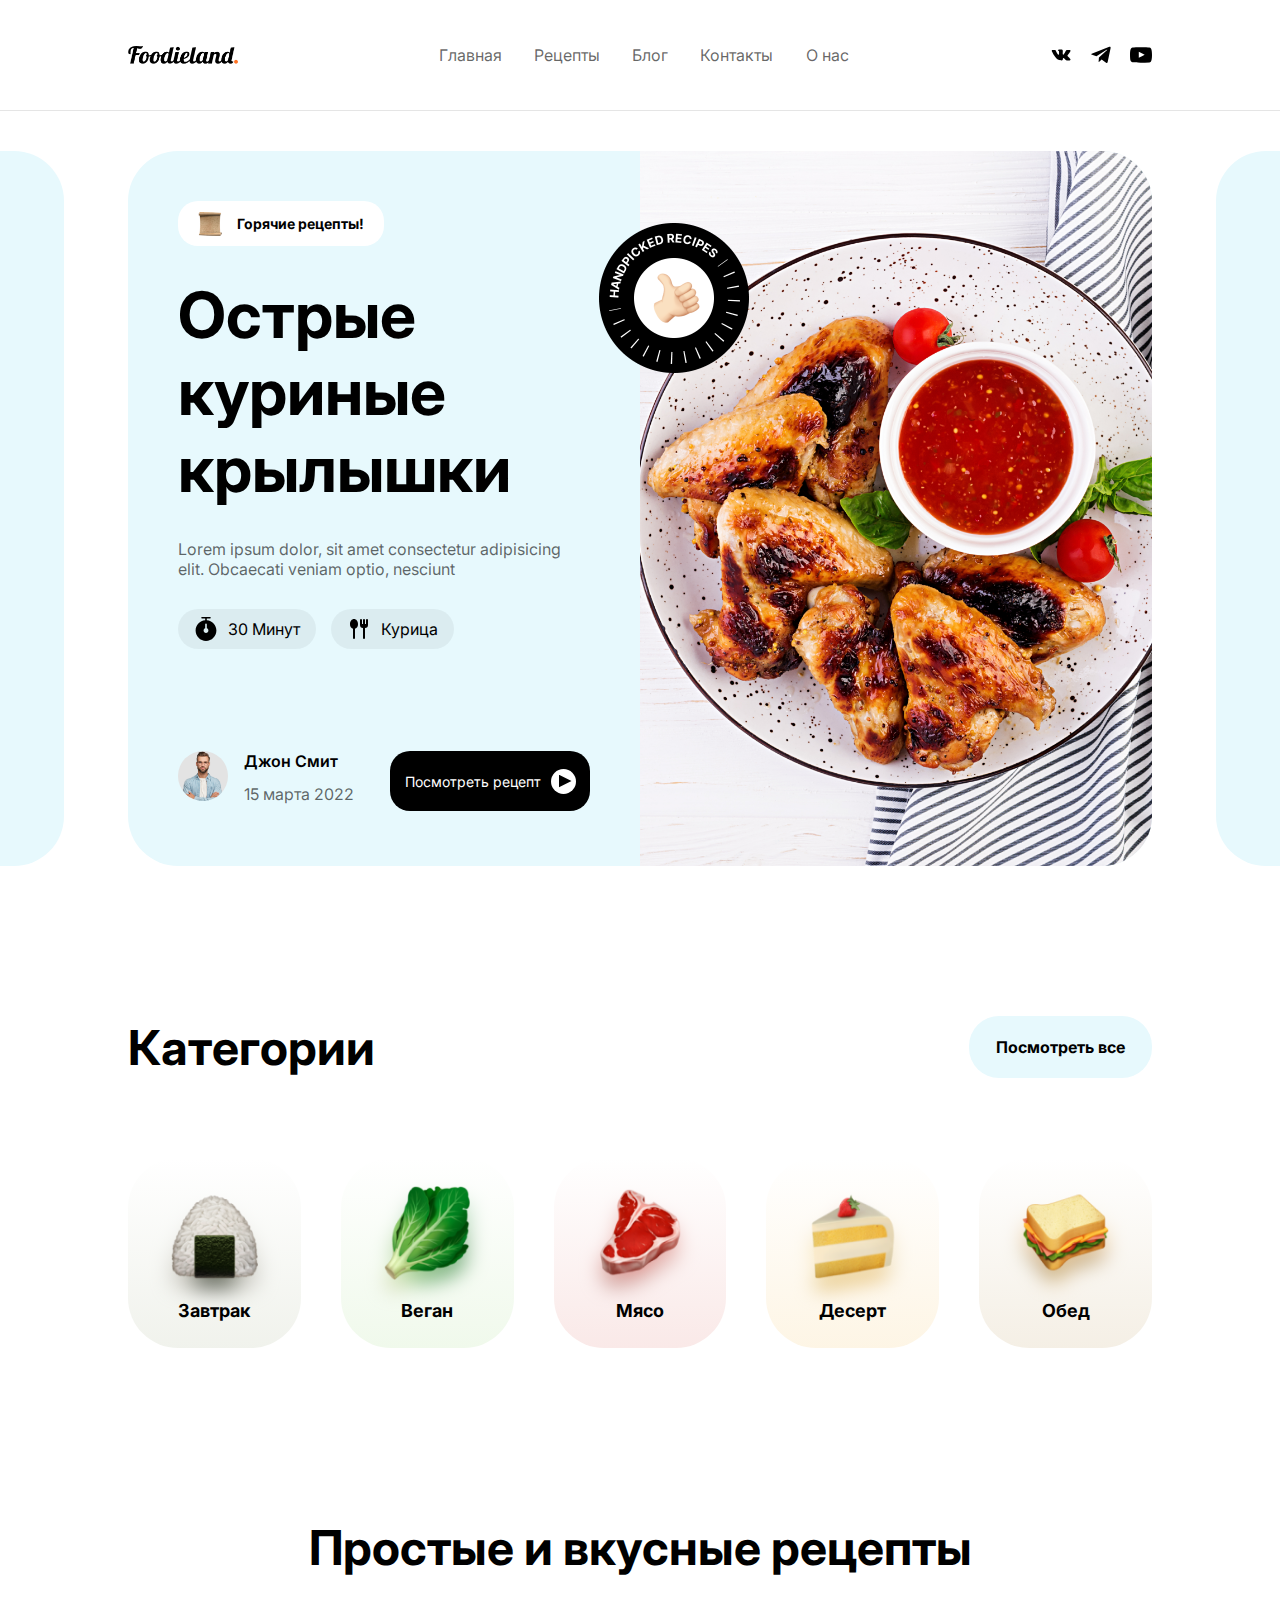
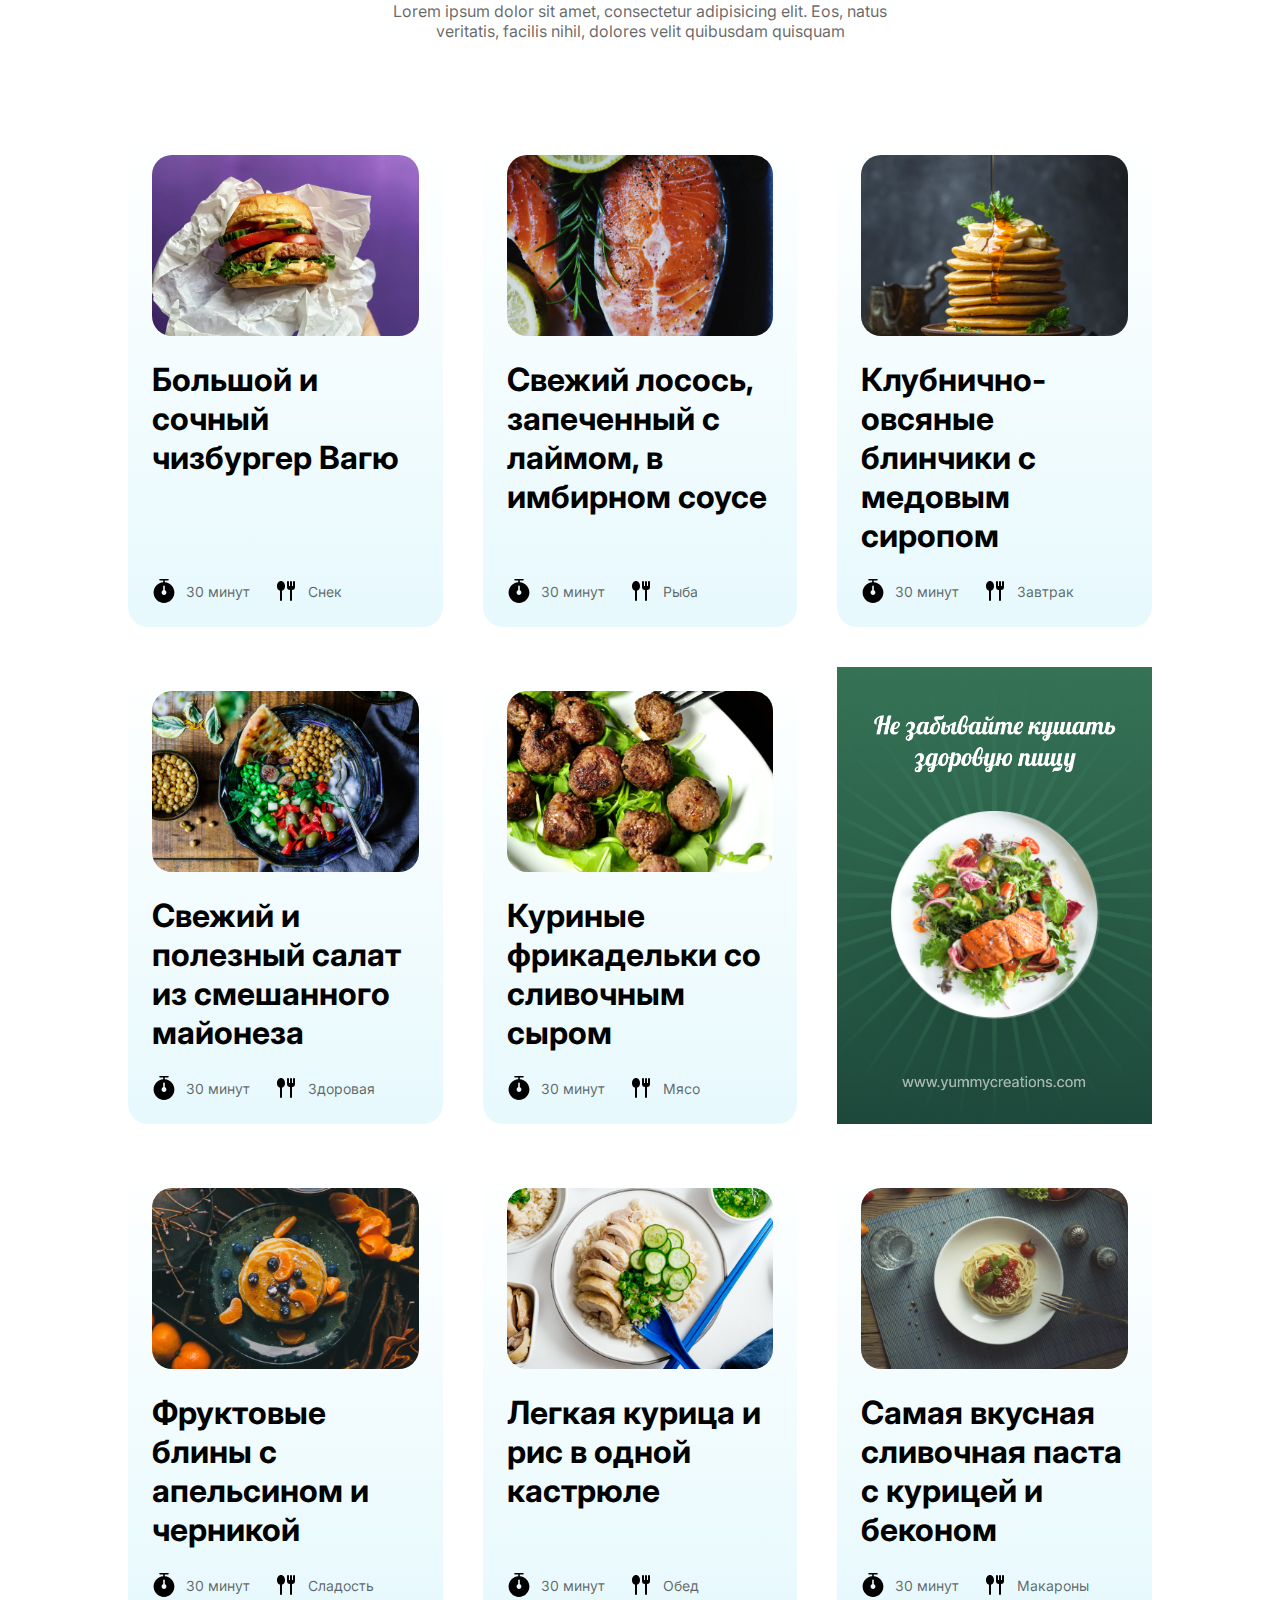
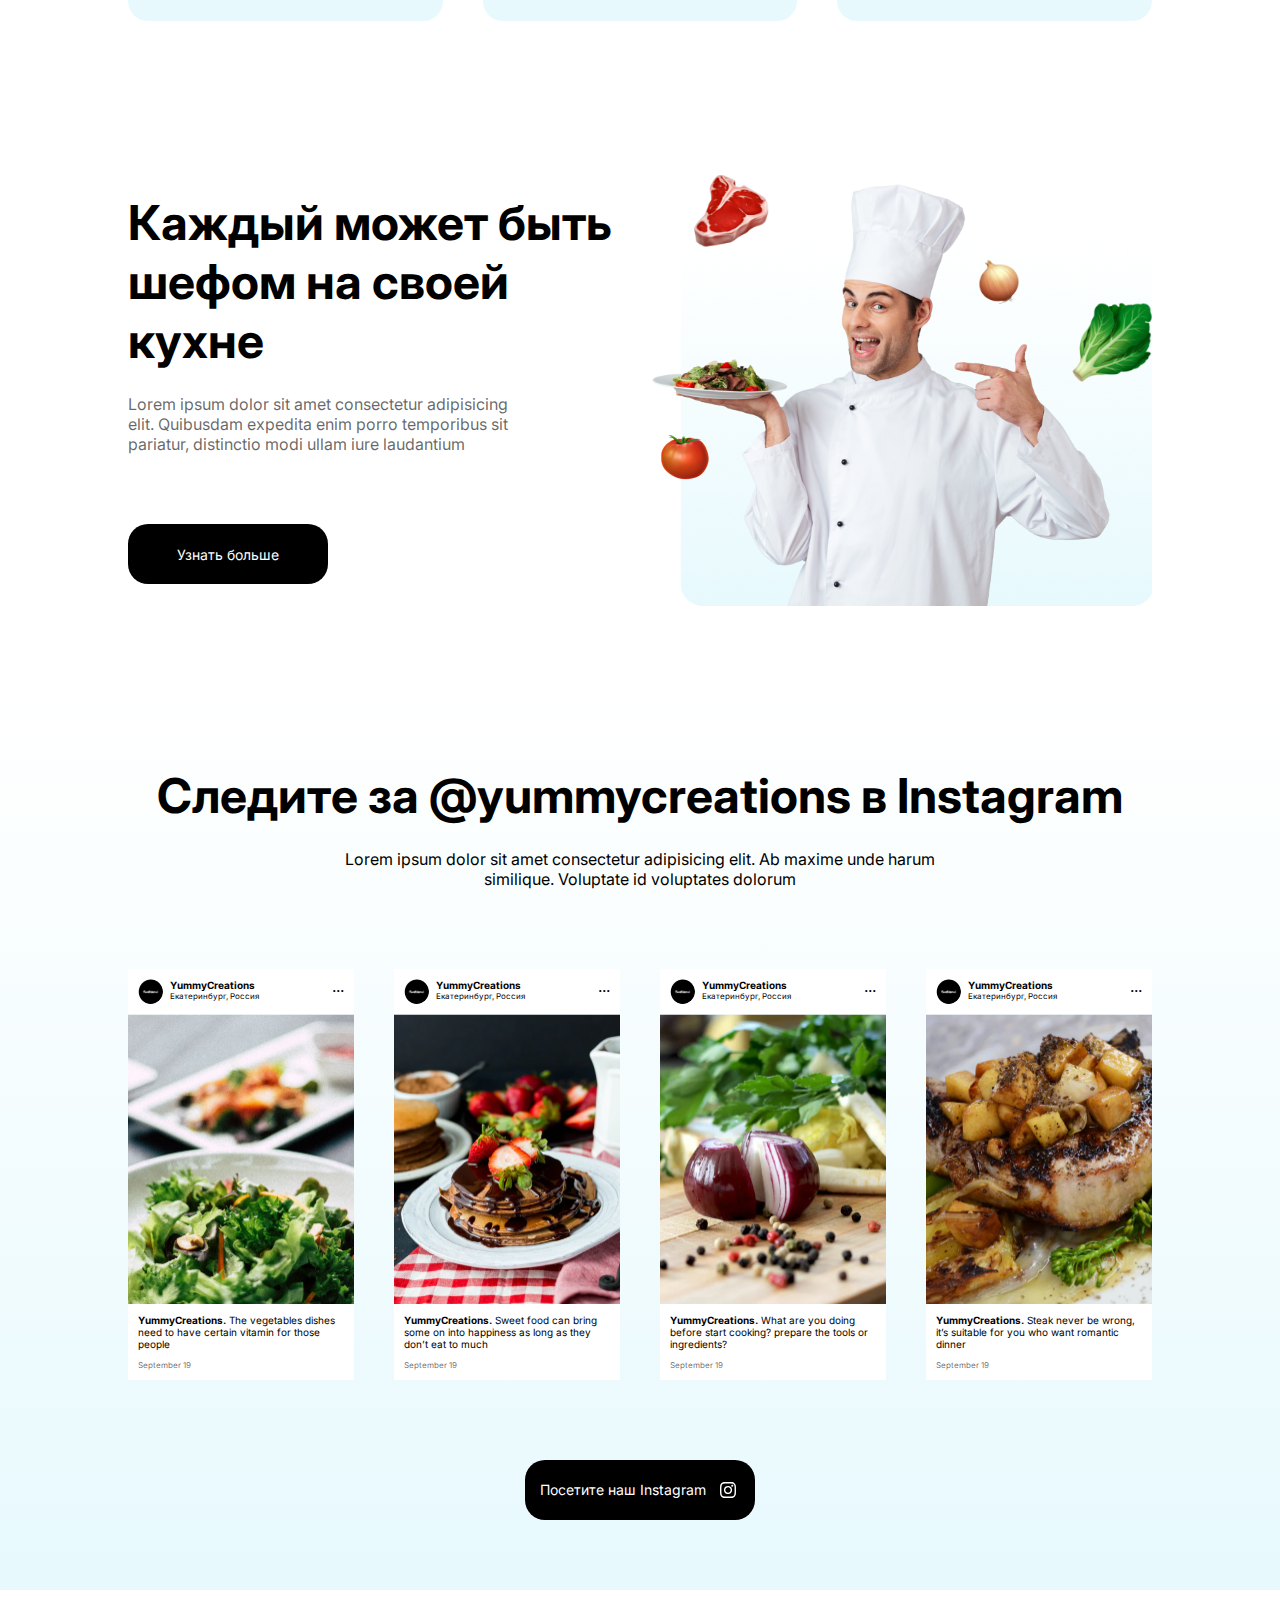
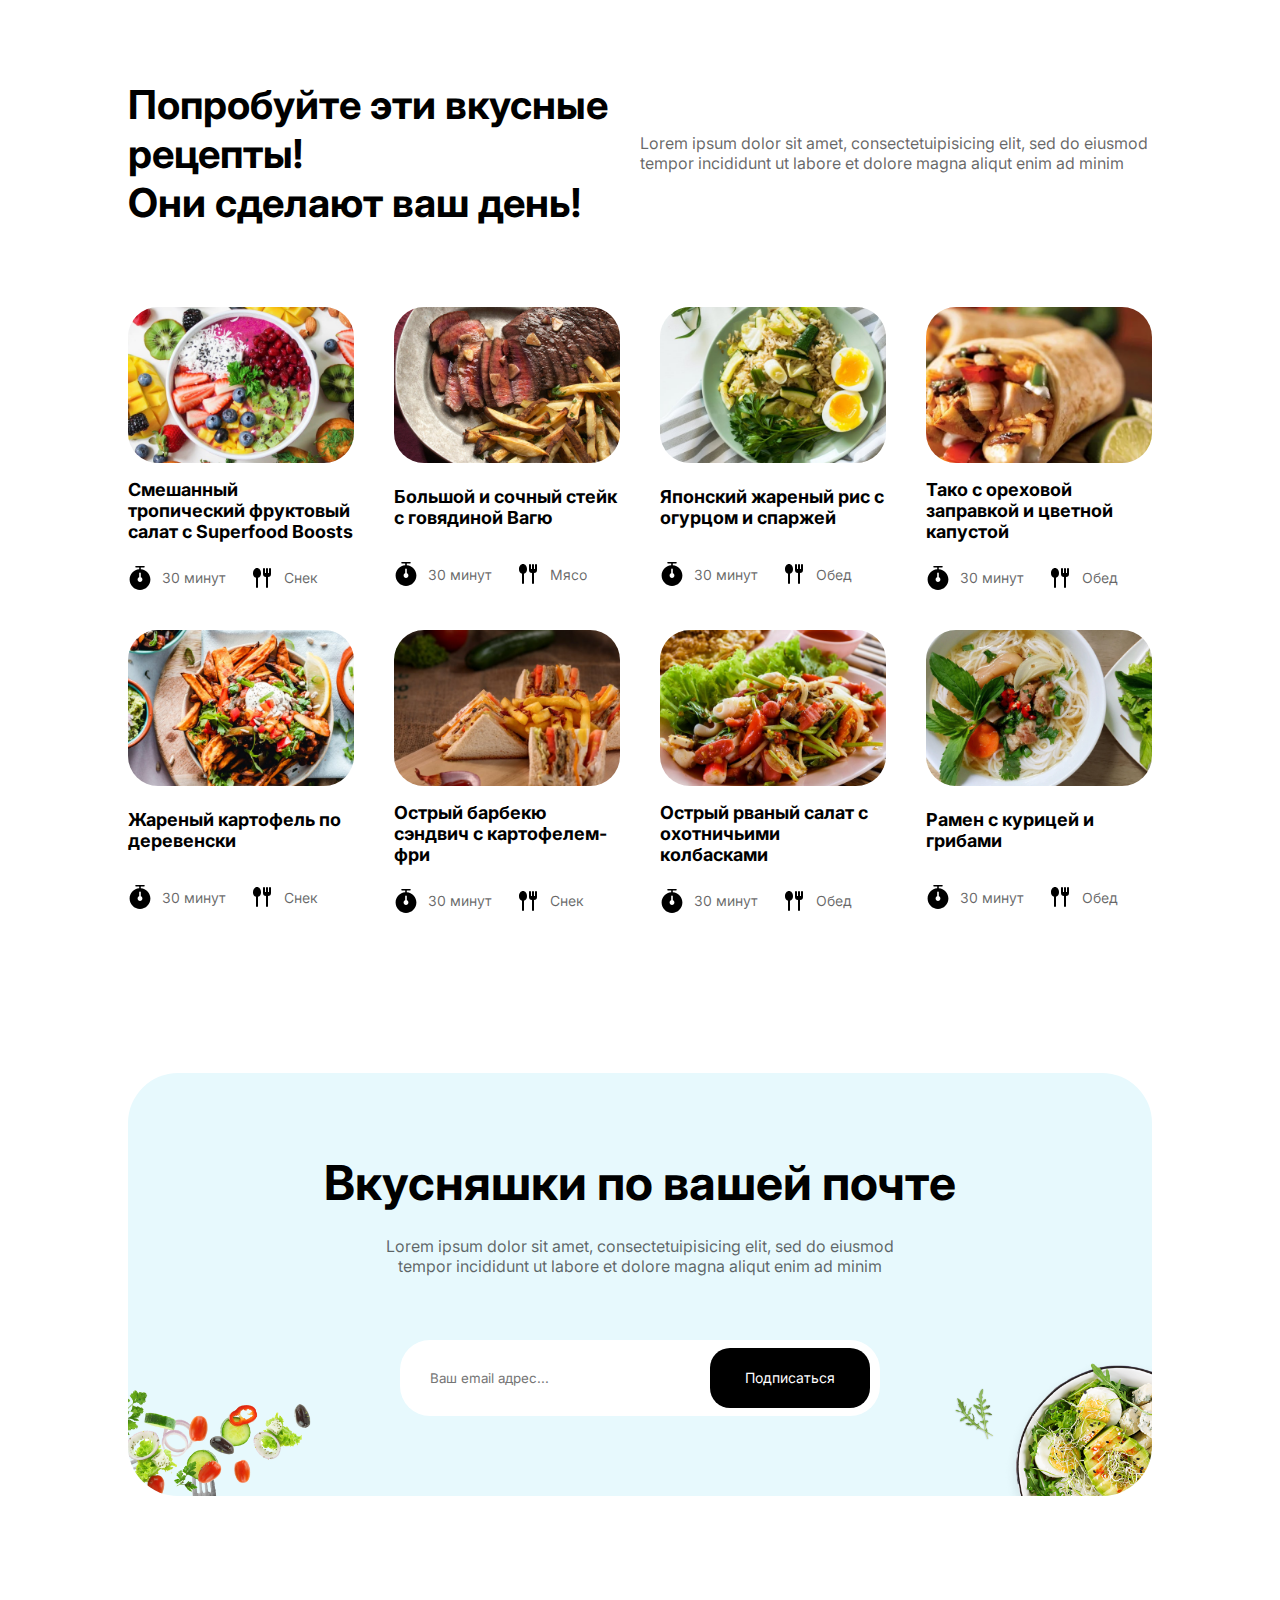
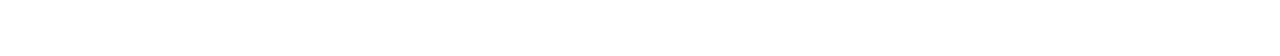
==== commit 133ccaba: "Сверстан блок inbox-subscribe" ====
--- a/index.html
+++ b/index.html
@@ -466,5 +466,24 @@
             </div>
         </div>
     </section>
+    <!-- INBOX SUBSCRIBE -->
+    <section class="inbox_subscribe">
+        <h1 class="inbox_subscribe__title">Вкусняшки по вашей почте</h1>
+        <p class="inbox_subscribe__subtitle">Lorem ipsum dolor sit amet, consectetuipisicing elit, sed do eiusmod tempor incididunt ut labore et dolore magna aliqut enim ad minim</p>
+        <form action="js/#" method="post">
+            <div class="inbox_subscribe__block">
+                <input type="email" placeholder="Ваш email адрес..." class="subscribe_input">
+                <div class="subscribe-btn main-btn">
+                    <p class="main-btn__text">Подписаться</p>
+                </div>
+            </div>
+        </form>
+        <img src="img/inbox-subscribe/salad-1.png" alt="salad" class="inbox_subscribe__img_1">
+        <img src="img/inbox-subscribe/salad-2.png" alt="salad" class="inbox_subscribe__img_2">
+    </section>
+    <!-- FOOTER -->
+    <footer class="footer">
+        
+    </footer>
 </body>
 </html>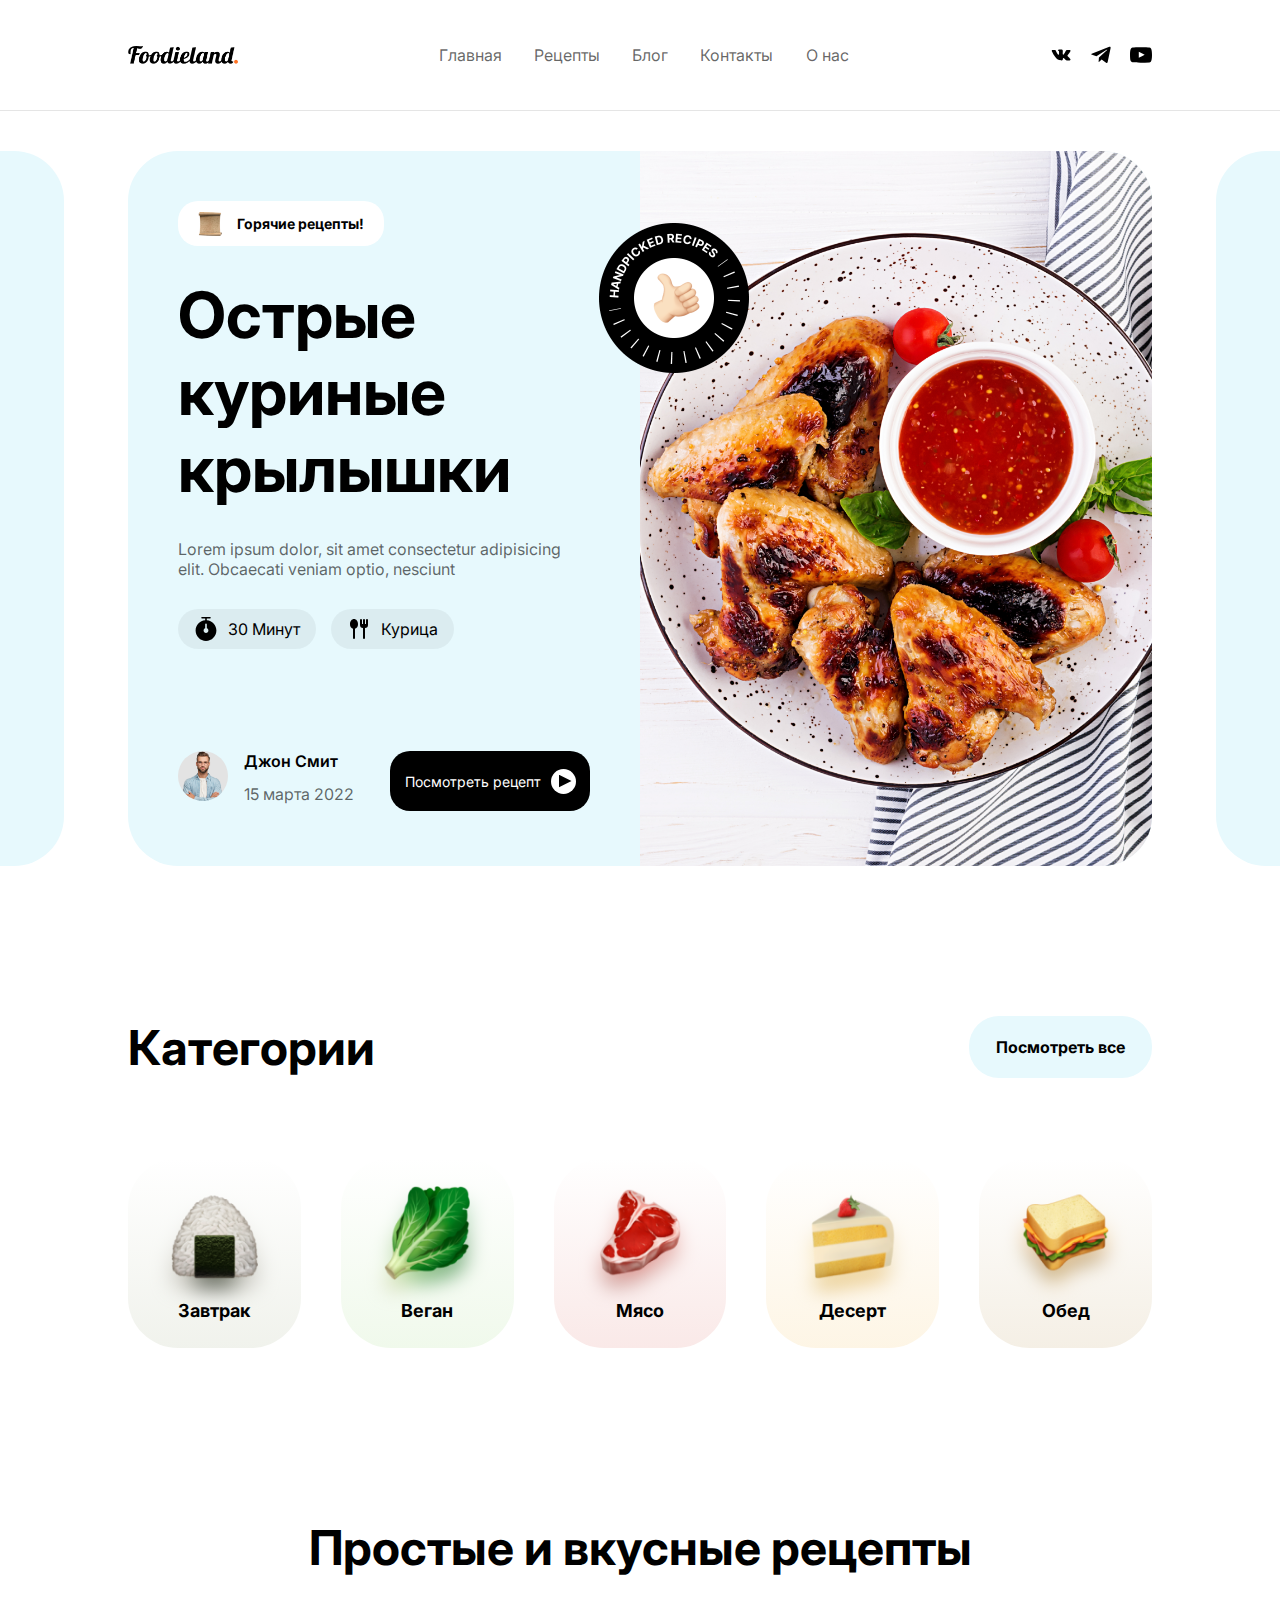
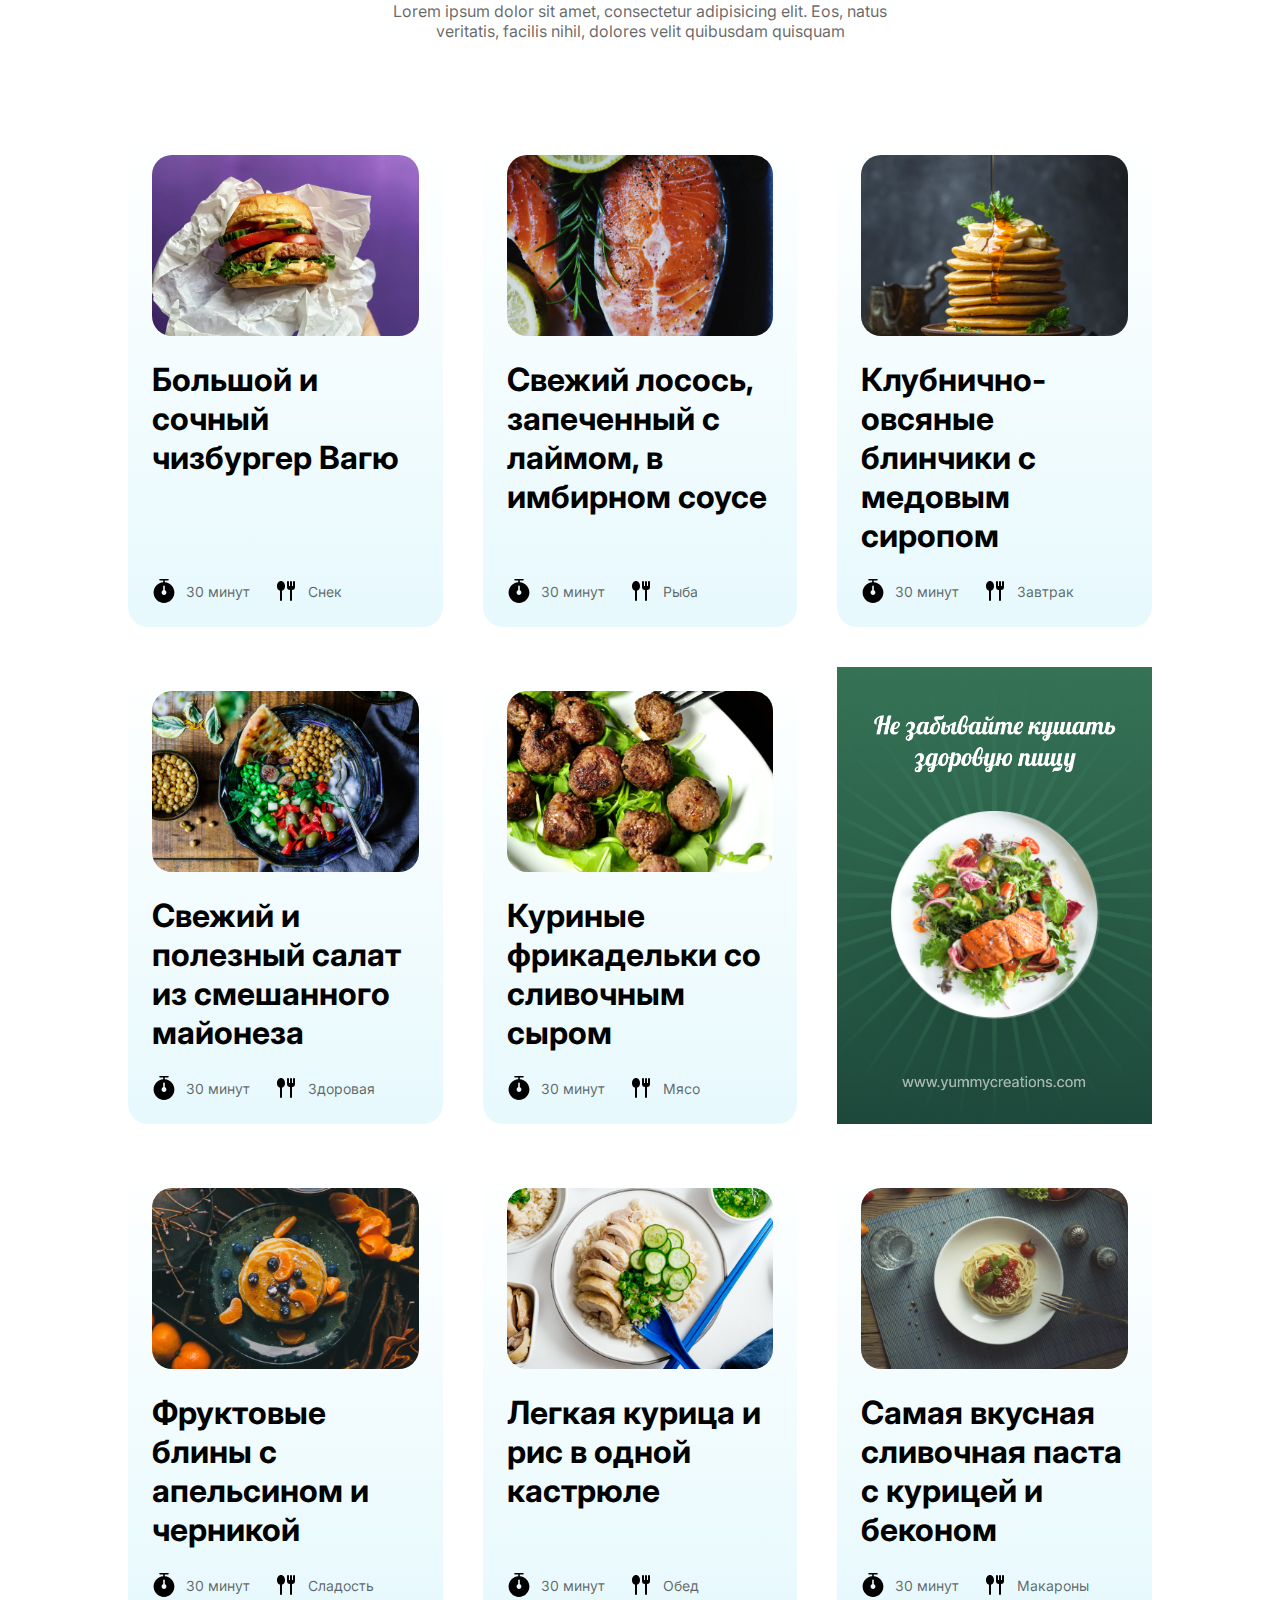
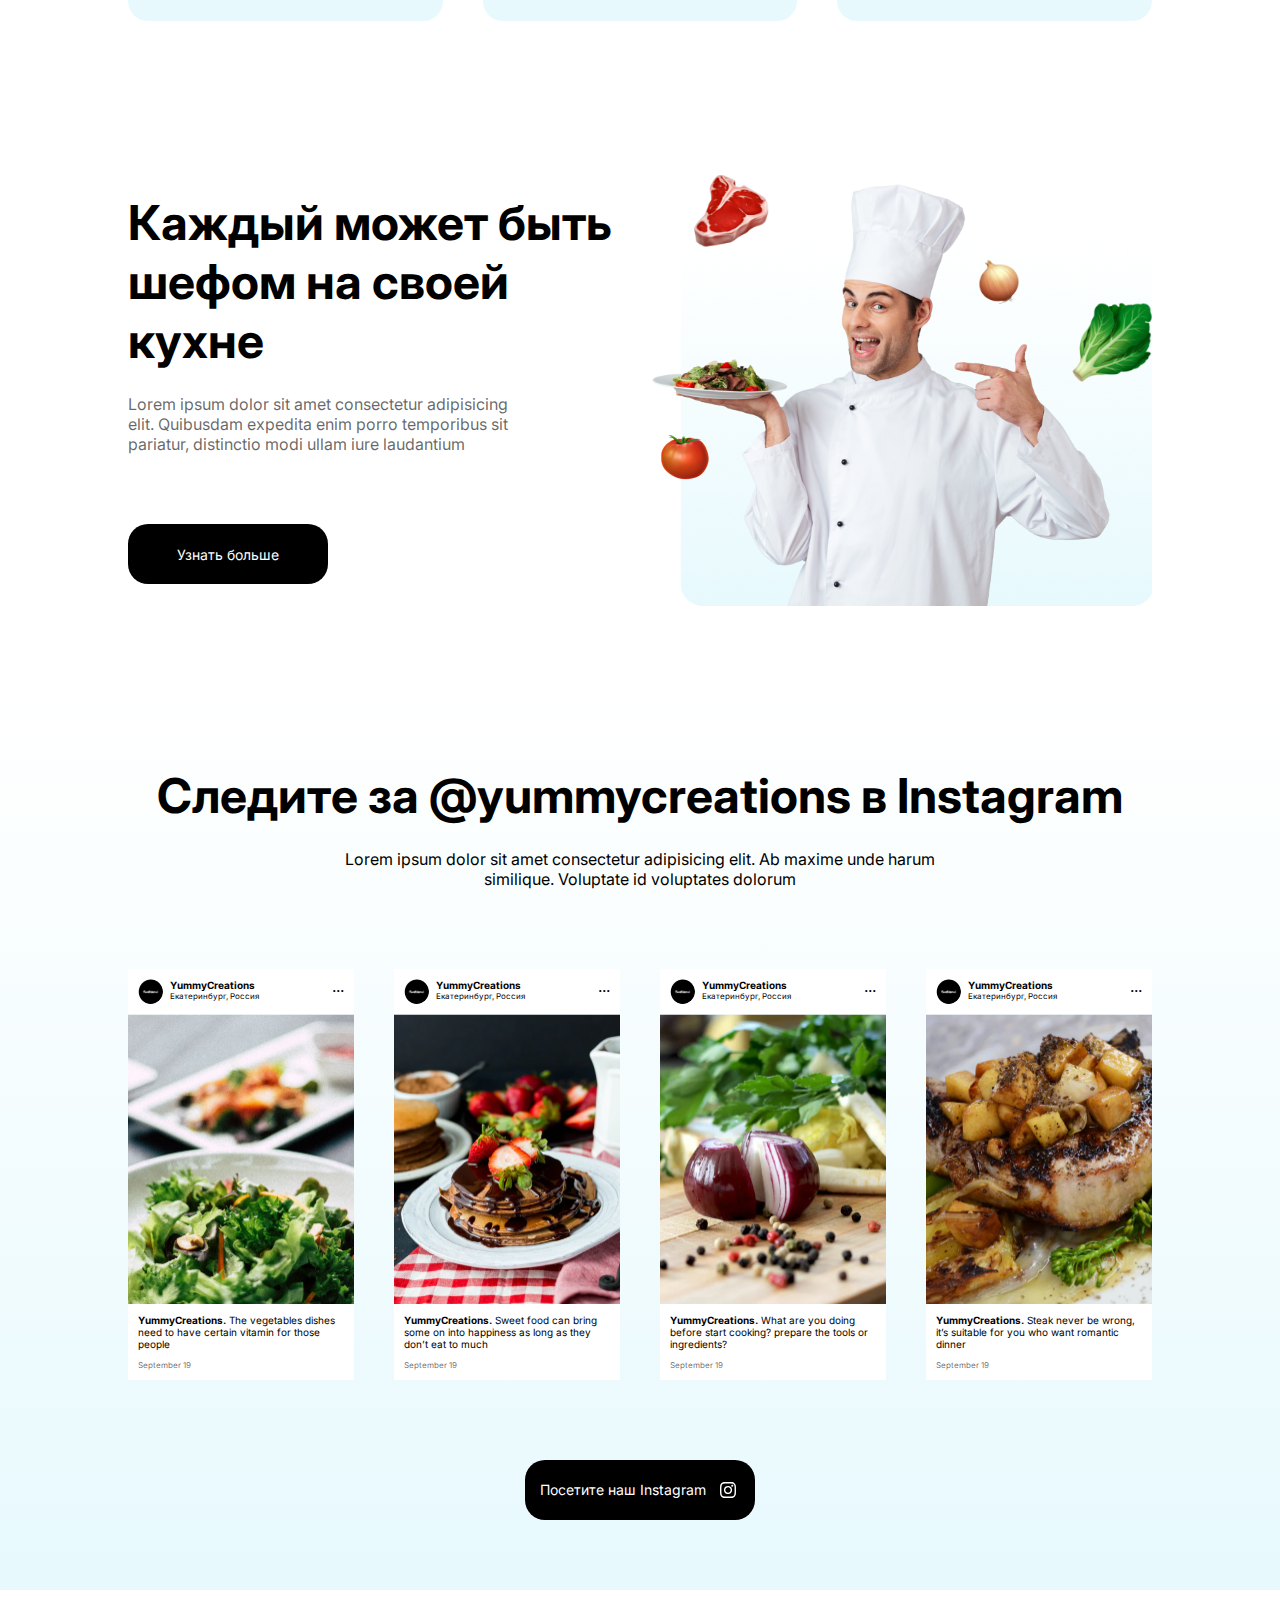
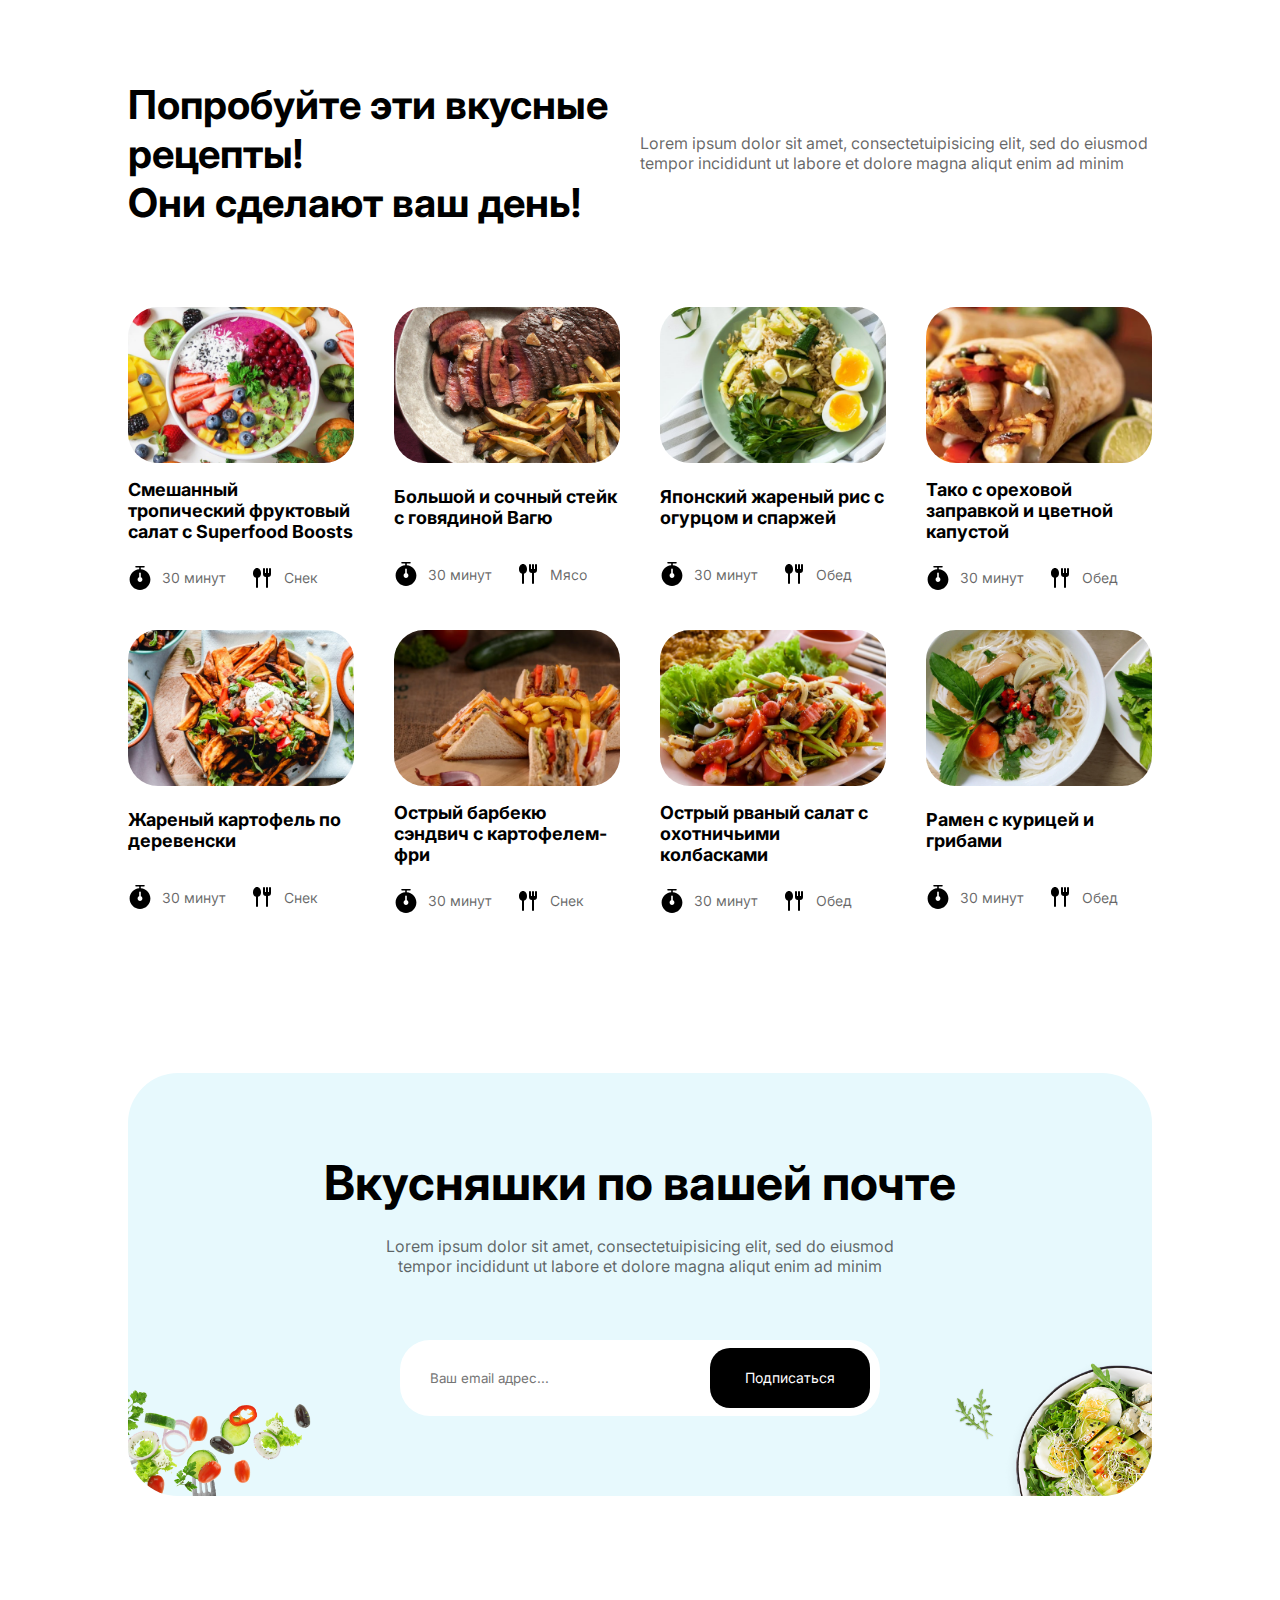
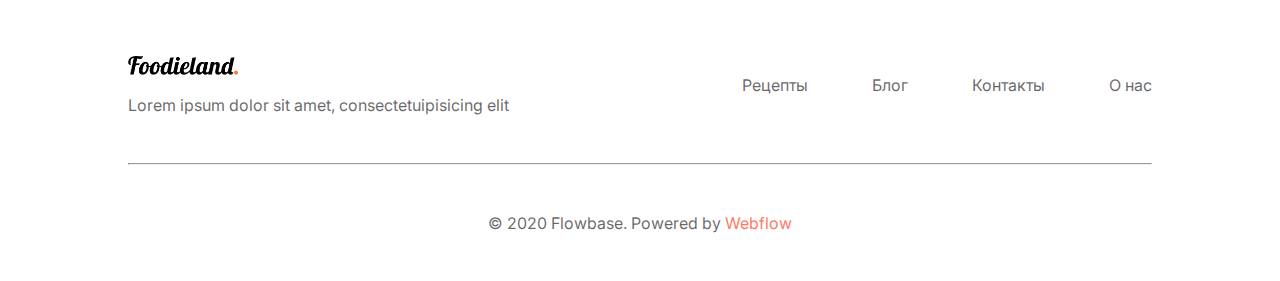
==== commit 16705397: "Сверстан блок footer" ====
--- a/index.html
+++ b/index.html
@@ -483,7 +483,32 @@
     </section>
     <!-- FOOTER -->
     <footer class="footer">
-        
+        <div class="footer__header">
+            <div class="footer__header__info">
+                <img src="img/header/logo.png" alt="logo" class="footer__header__info__logo">
+                <p class="footer__header__info__text">Lorem ipsum dolor sit amet, consectetuipisicing elit</p>
+            </div>
+            <nav class="footer__header__nav">
+                <ul class="footer__header__menu">
+                    <li class="footer__header__menu__item">
+                        <a href="" class="footer__header__menu__link">Рецепты</a>
+                    </li>
+                    <li class="footer__header__menu__item">
+                        <a href="" class="footer__header__menu__link">Блог</a>
+                    </li>
+                    <li class="footer__header__menu__item">
+                        <a href="" class="footer__header__menu__link">Контакты</a>
+                    </li>
+                    <li class="footer__header__menu__item">
+                        <a href="" class="footer__header__menu__link">О нас</a>
+                    </li>
+                </ul>
+            </nav>
+        </div>
+        <hr>
+        <div class="footer__license">
+            <p class="footer__license__text">© 2020 Flowbase. Powered by <span class="orange">Webflow</span></p>
+        </div>
     </footer>
 </body>
 </html>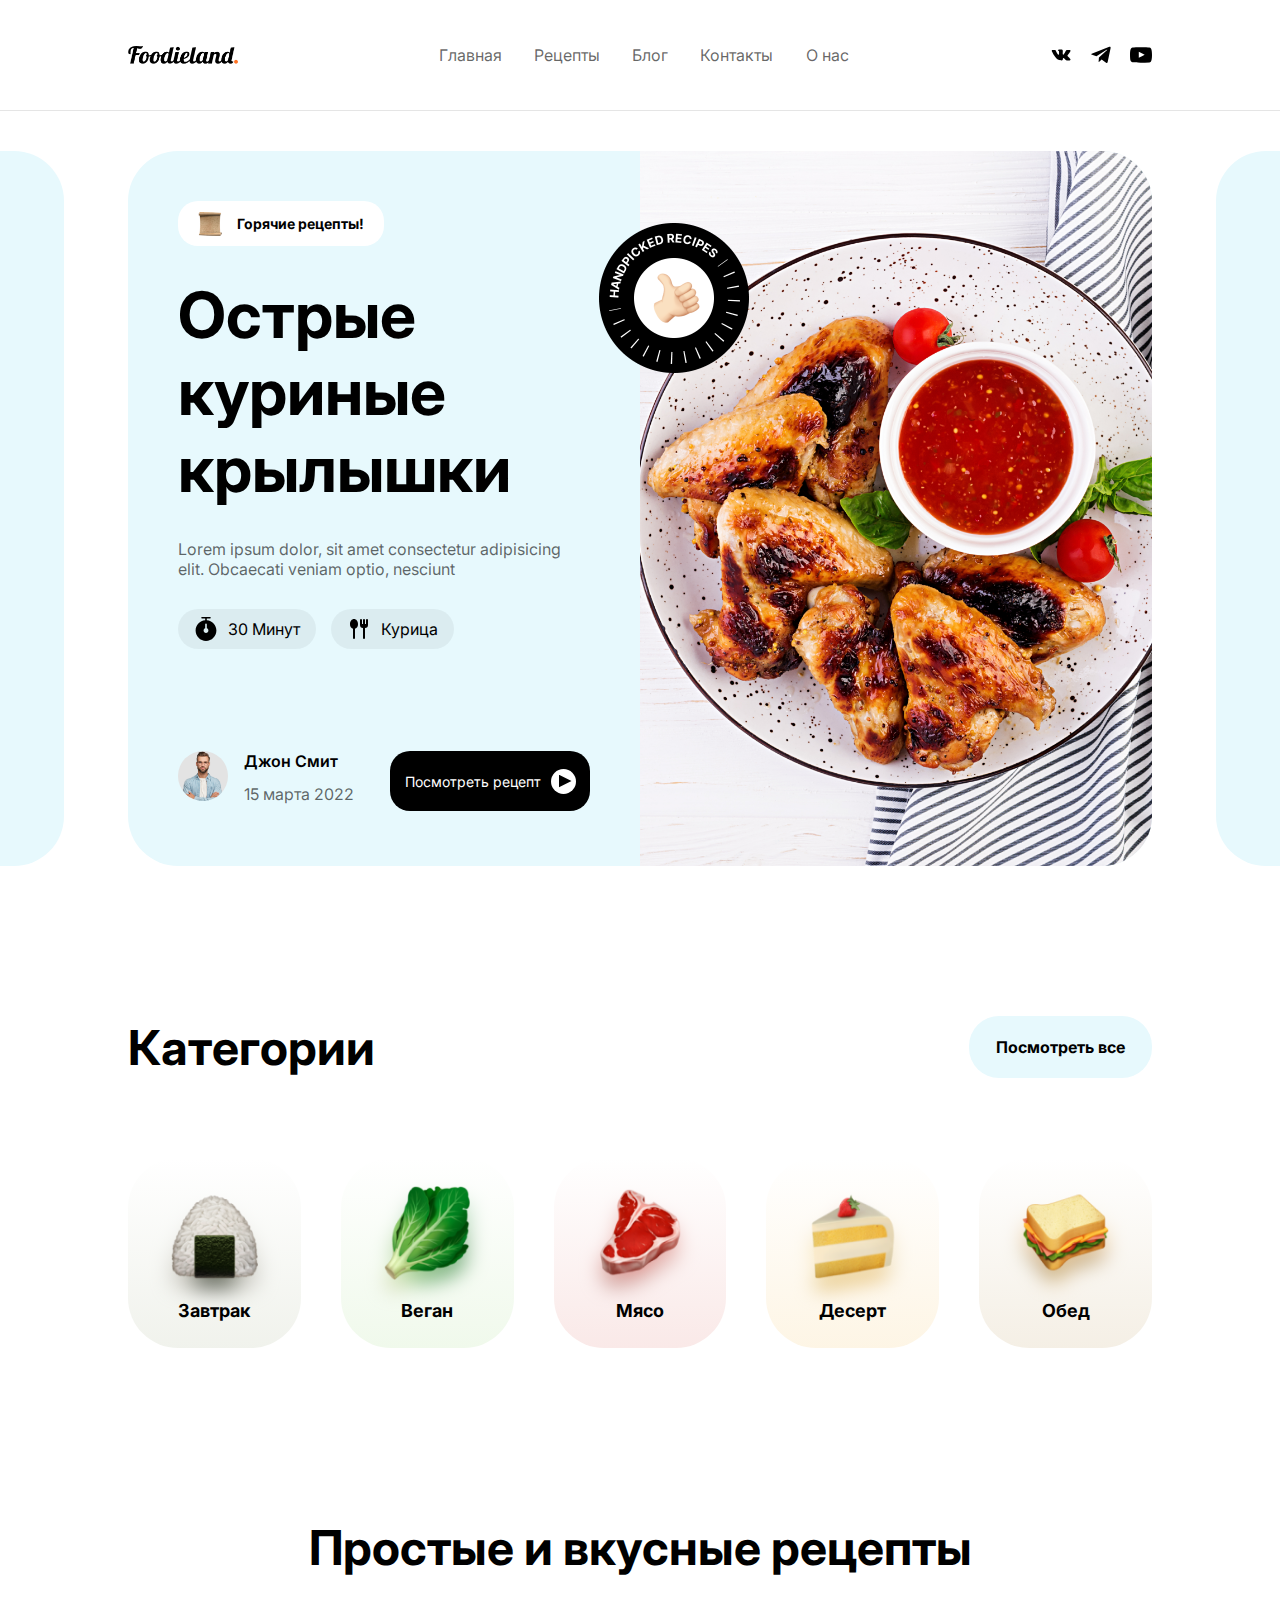
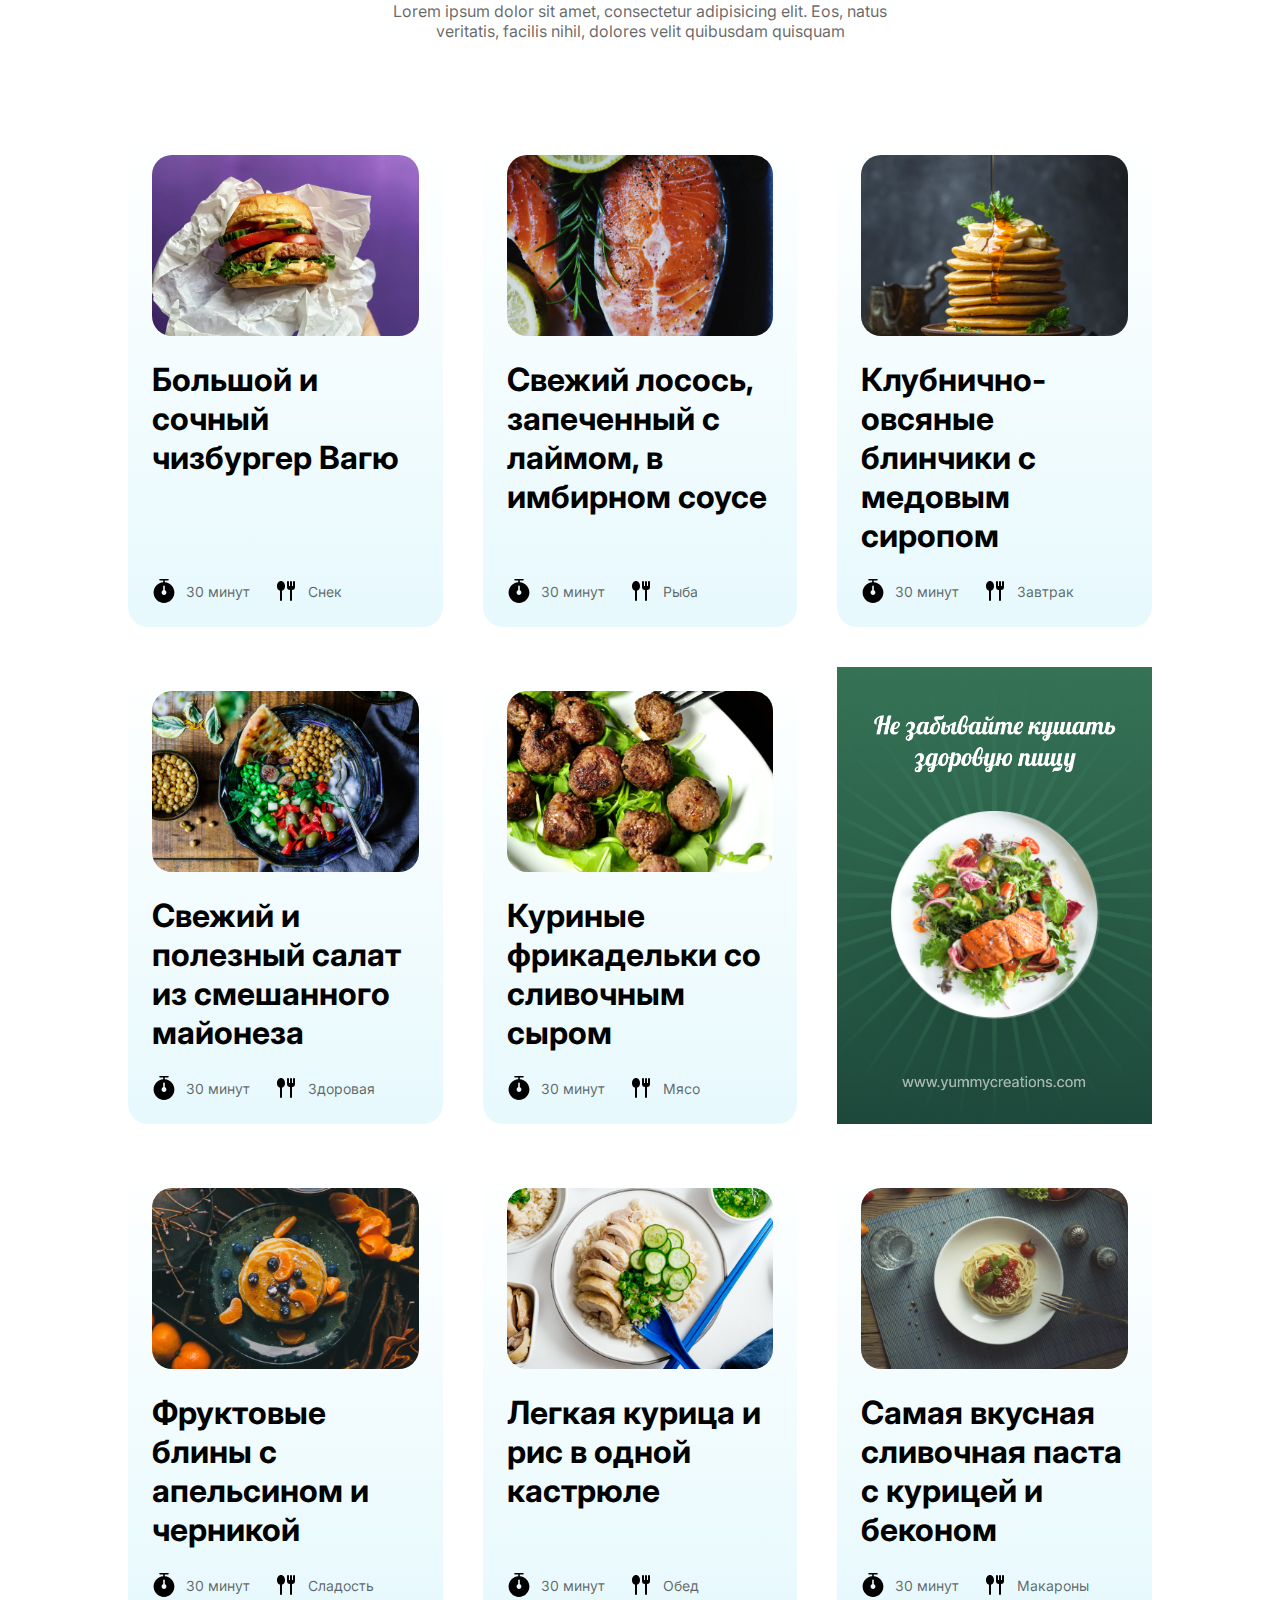
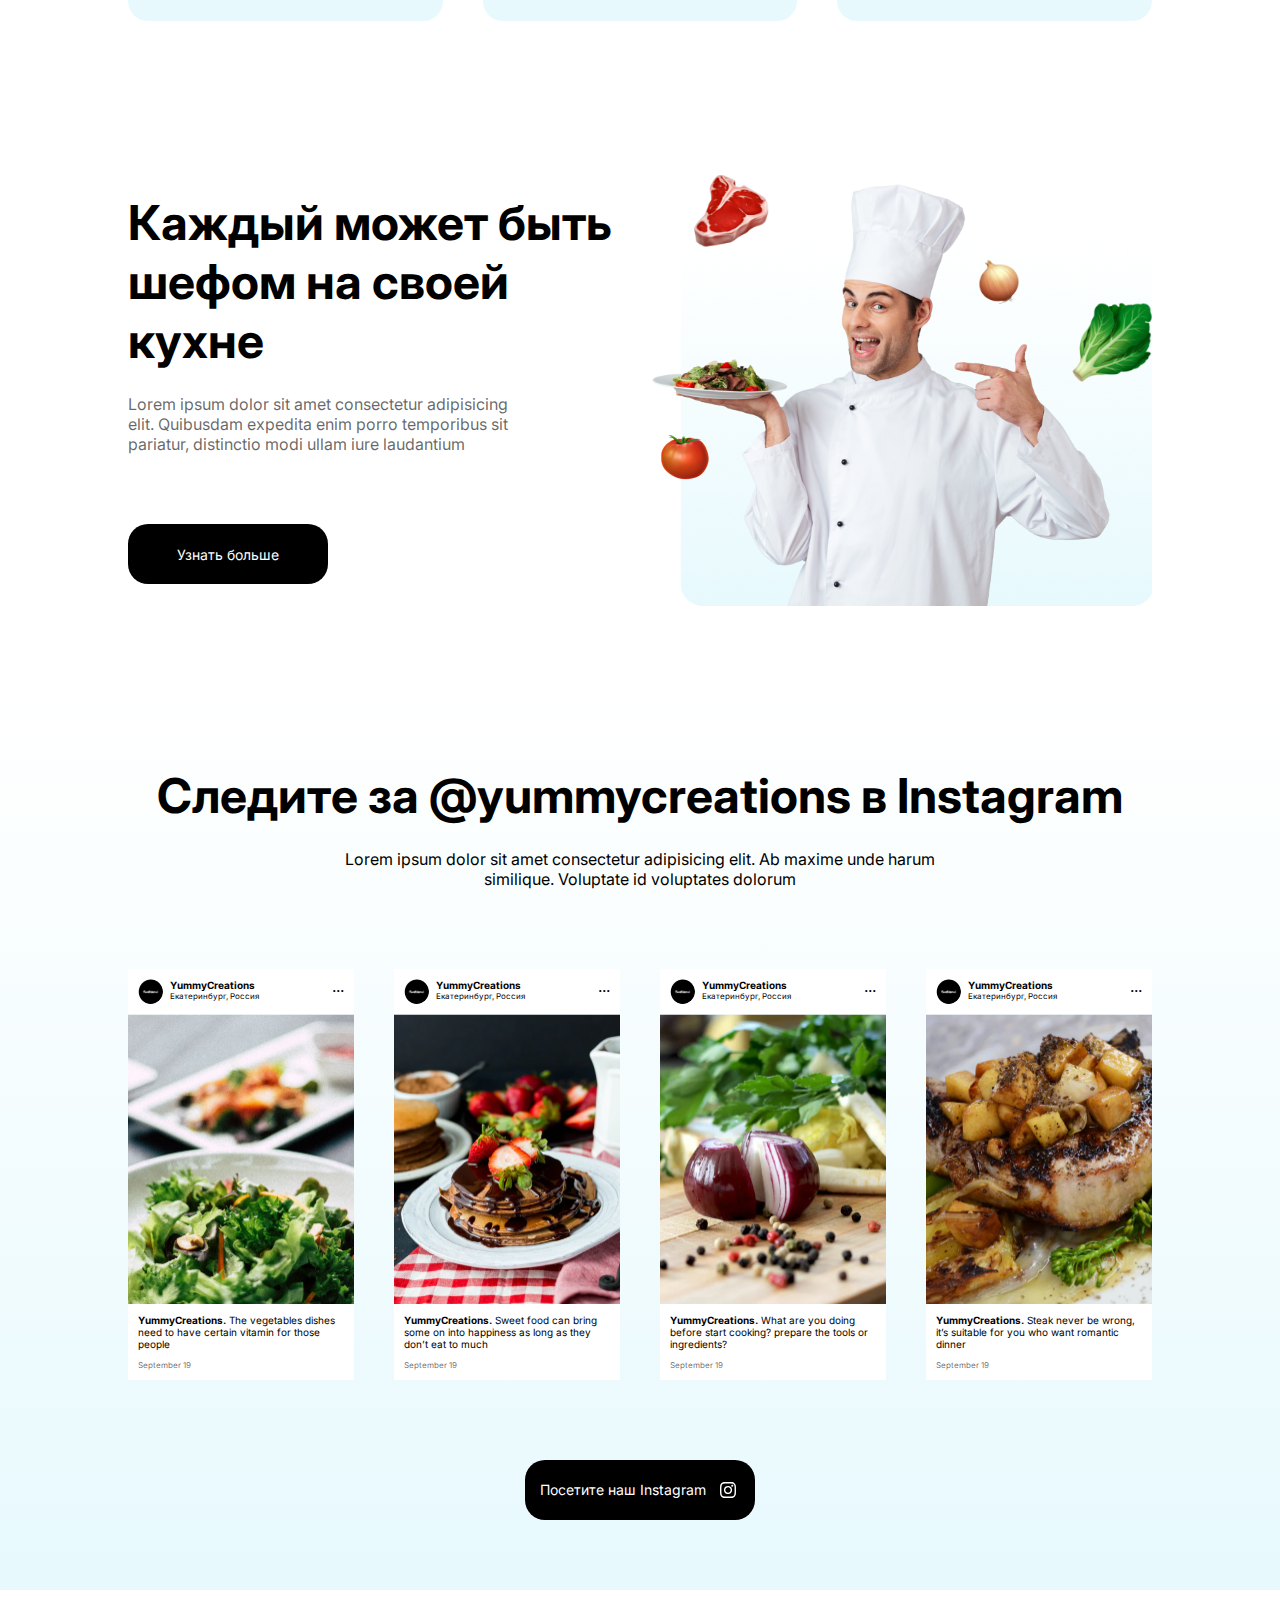
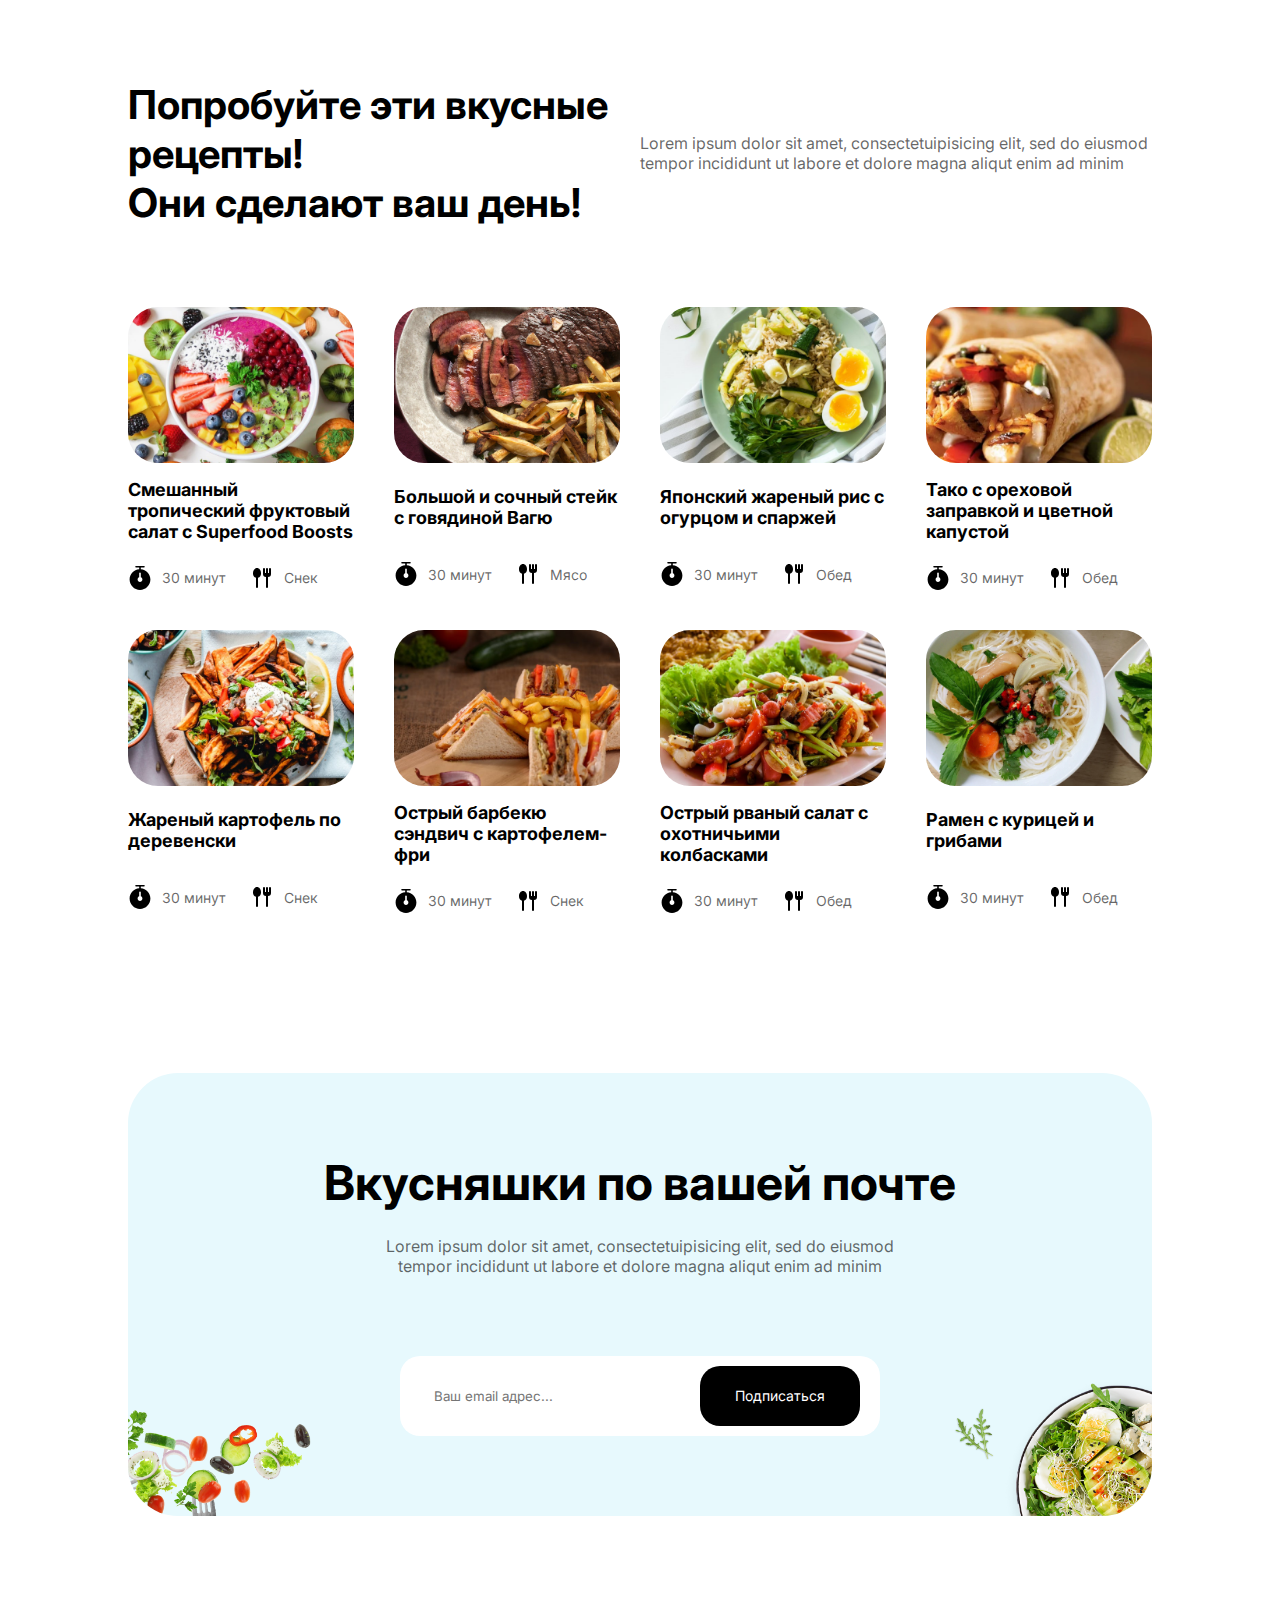
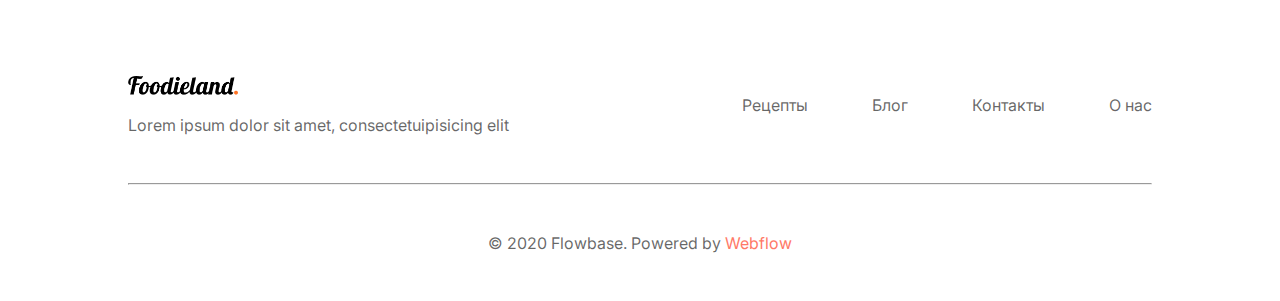
==== commit cfed4c80: "Сверстан блок blog-introduce, сделан спец. css файл для custom-input'а" ====
--- a/index.html
+++ b/index.html
@@ -6,7 +6,7 @@
     <link rel="stylesheet" href="css/global.css">
     <!-- Классная тема чтобы иконку рядом с тайтлом поставить -->
     <!-- <link rel="icon" href="telegram.ico" type="image/x-icon"> -->
-    <title>YummyCreations | Main</title>
+    <title>YummyCreations | Главная</title>
 </head>
 <body>
     <!-- HEADER -->
@@ -15,11 +15,11 @@
             <img src="img/header/logo.png" alt="logo" class="logo">
             <nav class="header__nav">
                 <ul class="menu">
-                    <a href="#" class="menu__link"><li class="menu__item">Главная</li></a>
-                    <a href="#" class="menu__link"><li class="menu__item">Рецепты</li></a>
-                    <a href="#" class="menu__link"><li class="menu__item">Блог</li></a>
-                    <a href="#" class="menu__link"><li class="menu__item">Контакты</li></a>
-                    <a href="#" class="menu__link"><li class="menu__item">О нас</li></a>
+                    <a href="index.html" class="menu__link"><li class="menu__item">Главная</li></a>
+                    <a href="recipes.html" class="menu__link"><li class="menu__item">Рецепты</li></a>
+                    <a href="blog.html" class="menu__link"><li class="menu__item">Блог</li></a>
+                    <a href="contacts.html" class="menu__link"><li class="menu__item">Контакты</li></a>
+                    <a href="about-us.html" class="menu__link"><li class="menu__item">О нас</li></a>
                 </ul>
             </nav>
             <nav class="header__social">
@@ -471,8 +471,8 @@
         <h1 class="inbox_subscribe__title">Вкусняшки по вашей почте</h1>
         <p class="inbox_subscribe__subtitle">Lorem ipsum dolor sit amet, consectetuipisicing elit, sed do eiusmod tempor incididunt ut labore et dolore magna aliqut enim ad minim</p>
         <form action="js/#" method="post">
-            <div class="inbox_subscribe__block">
-                <input type="email" placeholder="Ваш email адрес..." class="subscribe_input">
+            <div class="inbox_subscribe__input custom_input">
+                <input type="email" placeholder="Ваш email адрес..." class="input__text inbox_subscribe__input_text">
                 <div class="subscribe-btn main-btn">
                     <p class="main-btn__text">Подписаться</p>
                 </div>
@@ -491,16 +491,16 @@
             <nav class="footer__header__nav">
                 <ul class="footer__header__menu">
                     <li class="footer__header__menu__item">
-                        <a href="" class="footer__header__menu__link">Рецепты</a>
+                        <a href="recipes.html" class="footer__header__menu__link">Рецепты</a>
                     </li>
                     <li class="footer__header__menu__item">
-                        <a href="" class="footer__header__menu__link">Блог</a>
+                        <a href="blog.html" class="footer__header__menu__link">Блог</a>
                     </li>
                     <li class="footer__header__menu__item">
-                        <a href="" class="footer__header__menu__link">Контакты</a>
+                        <a href="contacts.html" class="footer__header__menu__link">Контакты</a>
                     </li>
                     <li class="footer__header__menu__item">
-                        <a href="" class="footer__header__menu__link">О нас</a>
+                        <a href="about-us.html" class="footer__header__menu__link">О нас</a>
                     </li>
                 </ul>
             </nav>
--- a/css/global.css
+++ b/css/global.css
@@ -2,6 +2,9 @@
 @import url(base/index.css);
 /* Components link */
 @import url(components/index/index.css);
+@import url(components/recipe/index.css);
+@import url(components/blog/index.css);
 @import url(components/buttons.css);
+@import url(components/custom-input.css);
 /* Utilities link */
 @import url(utilities/variables.css);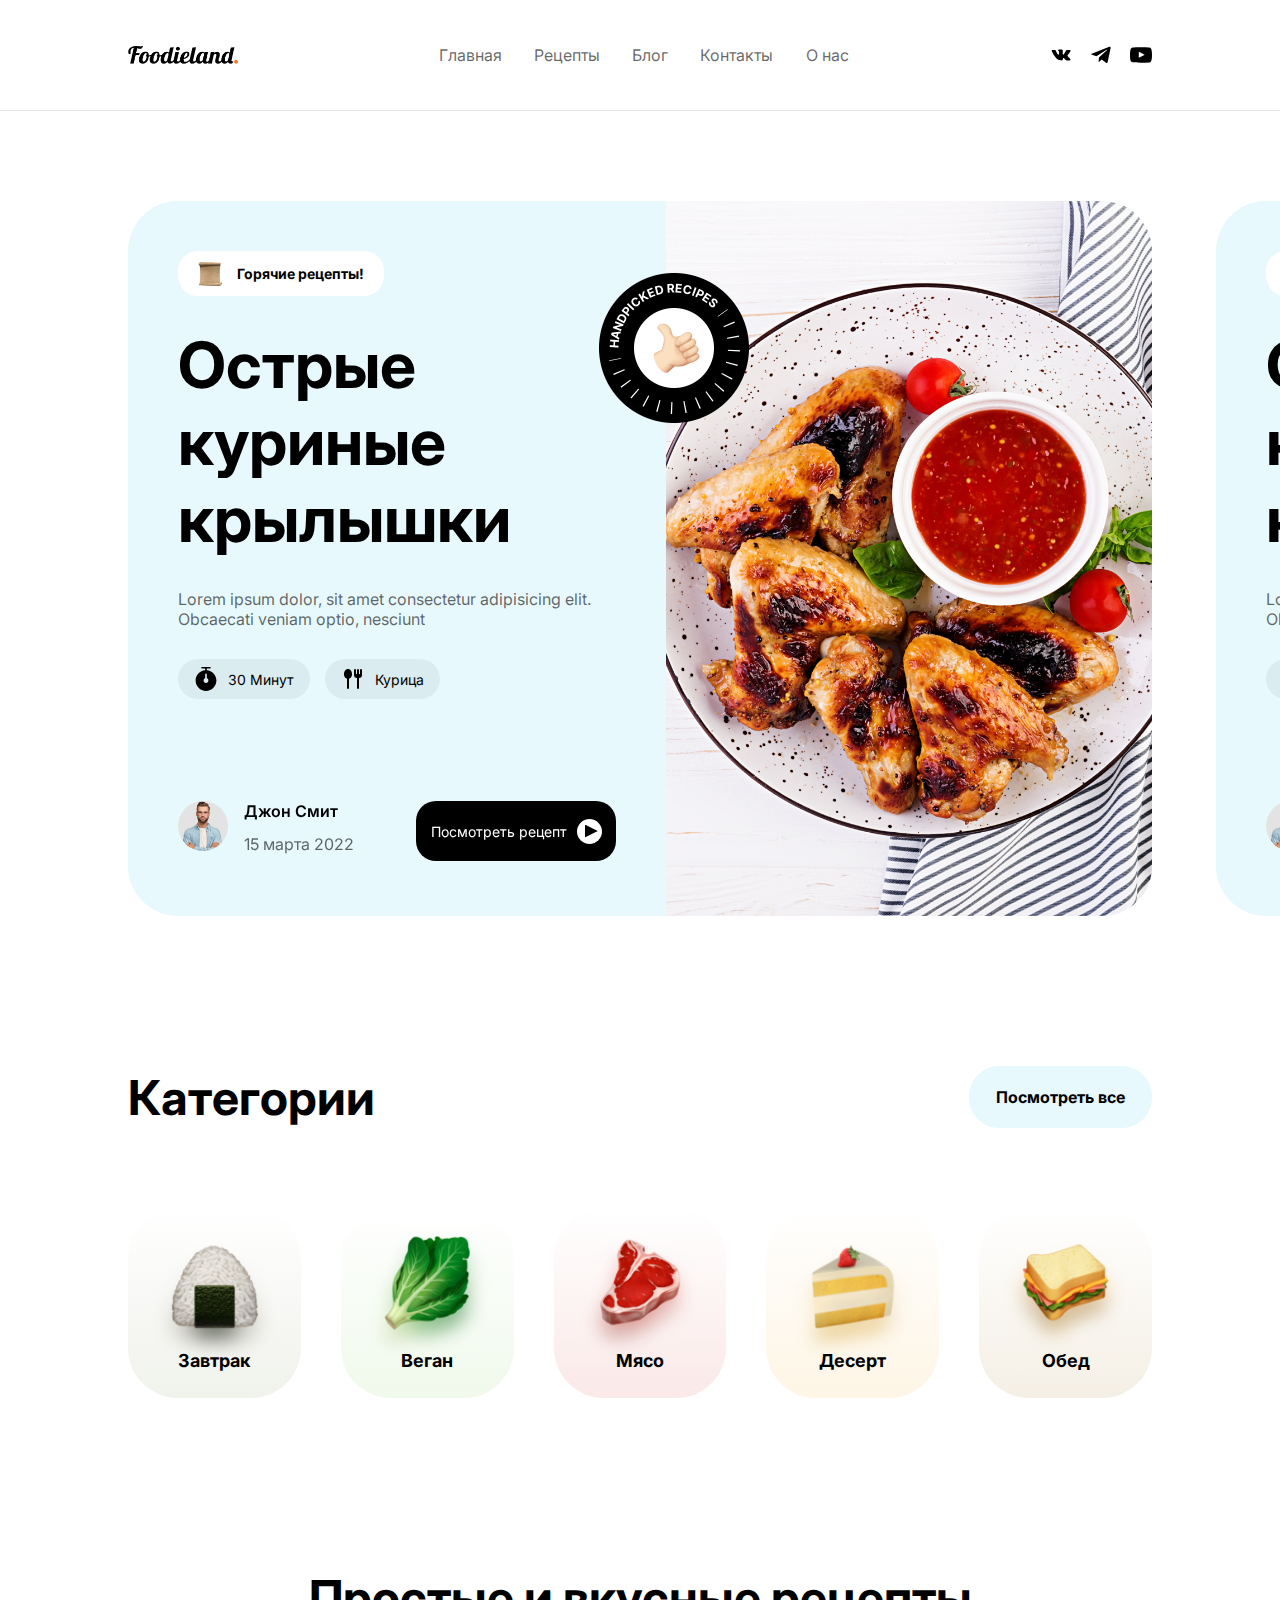
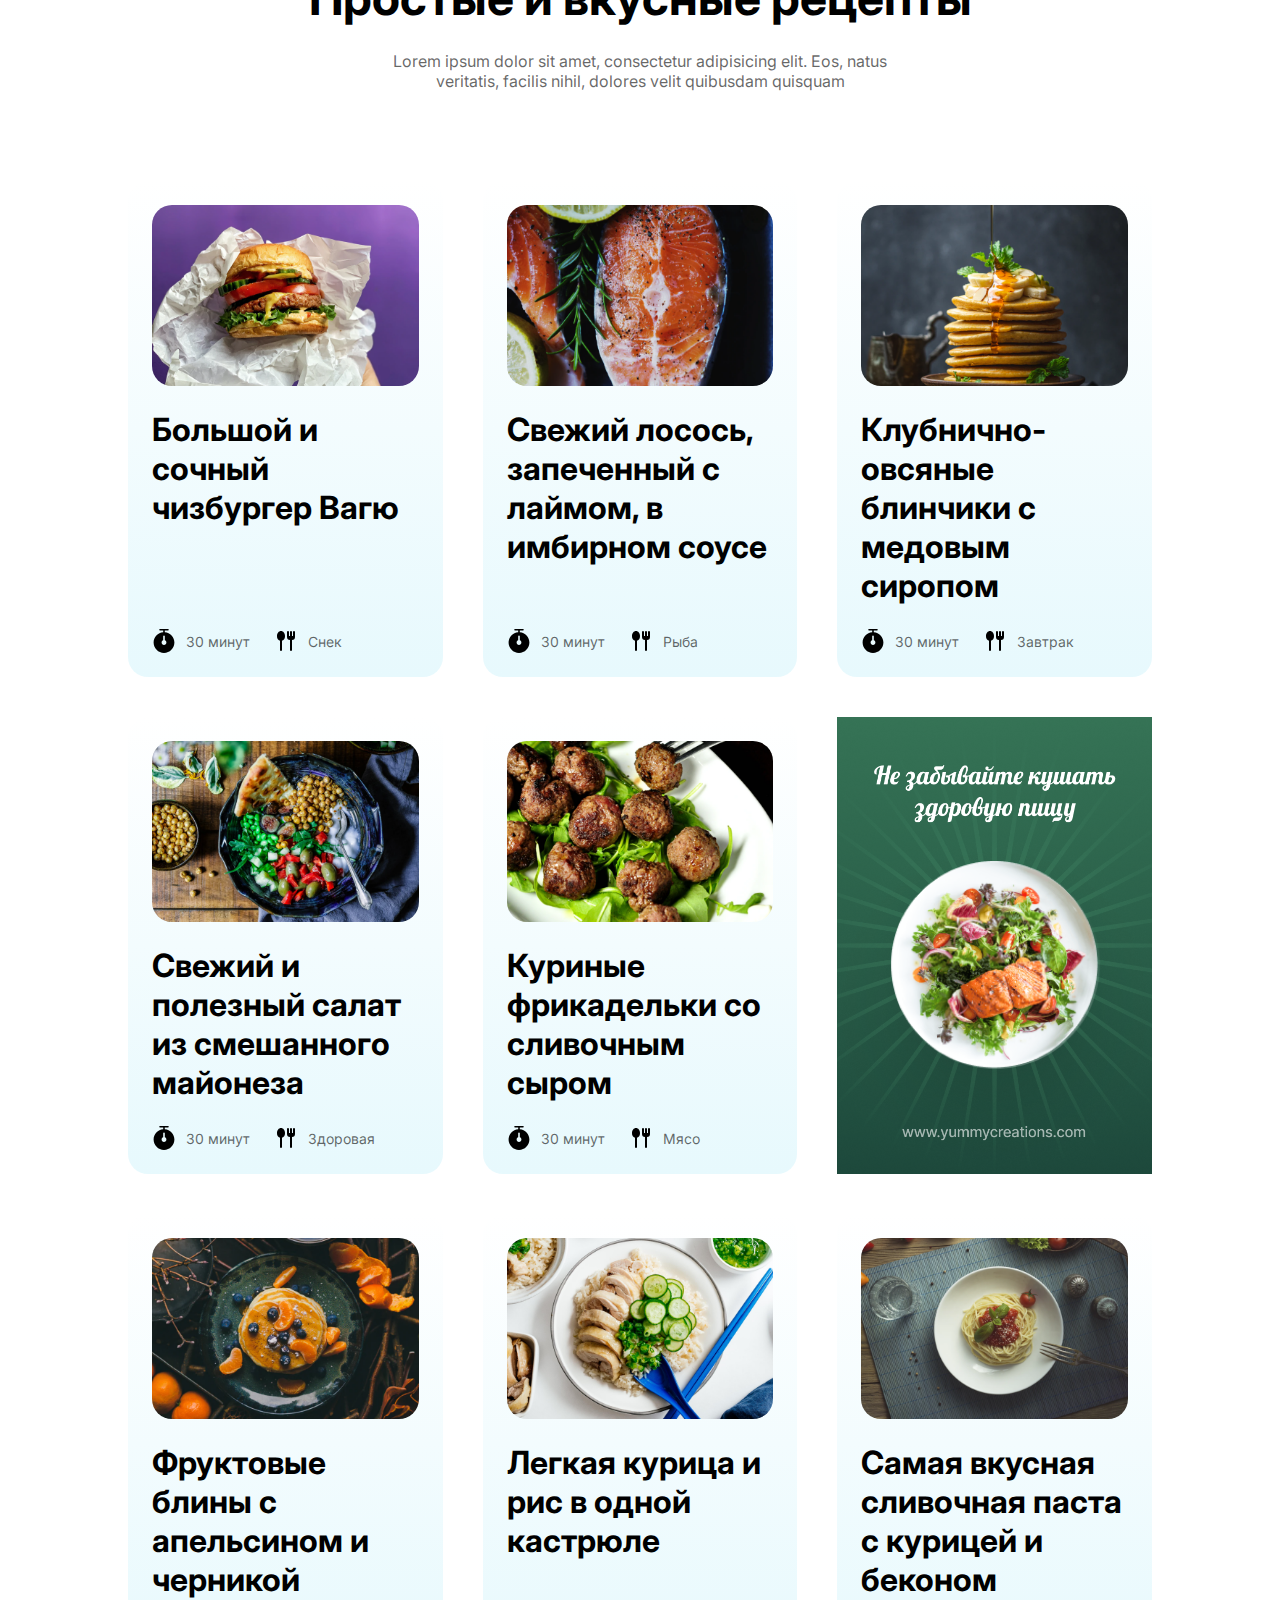
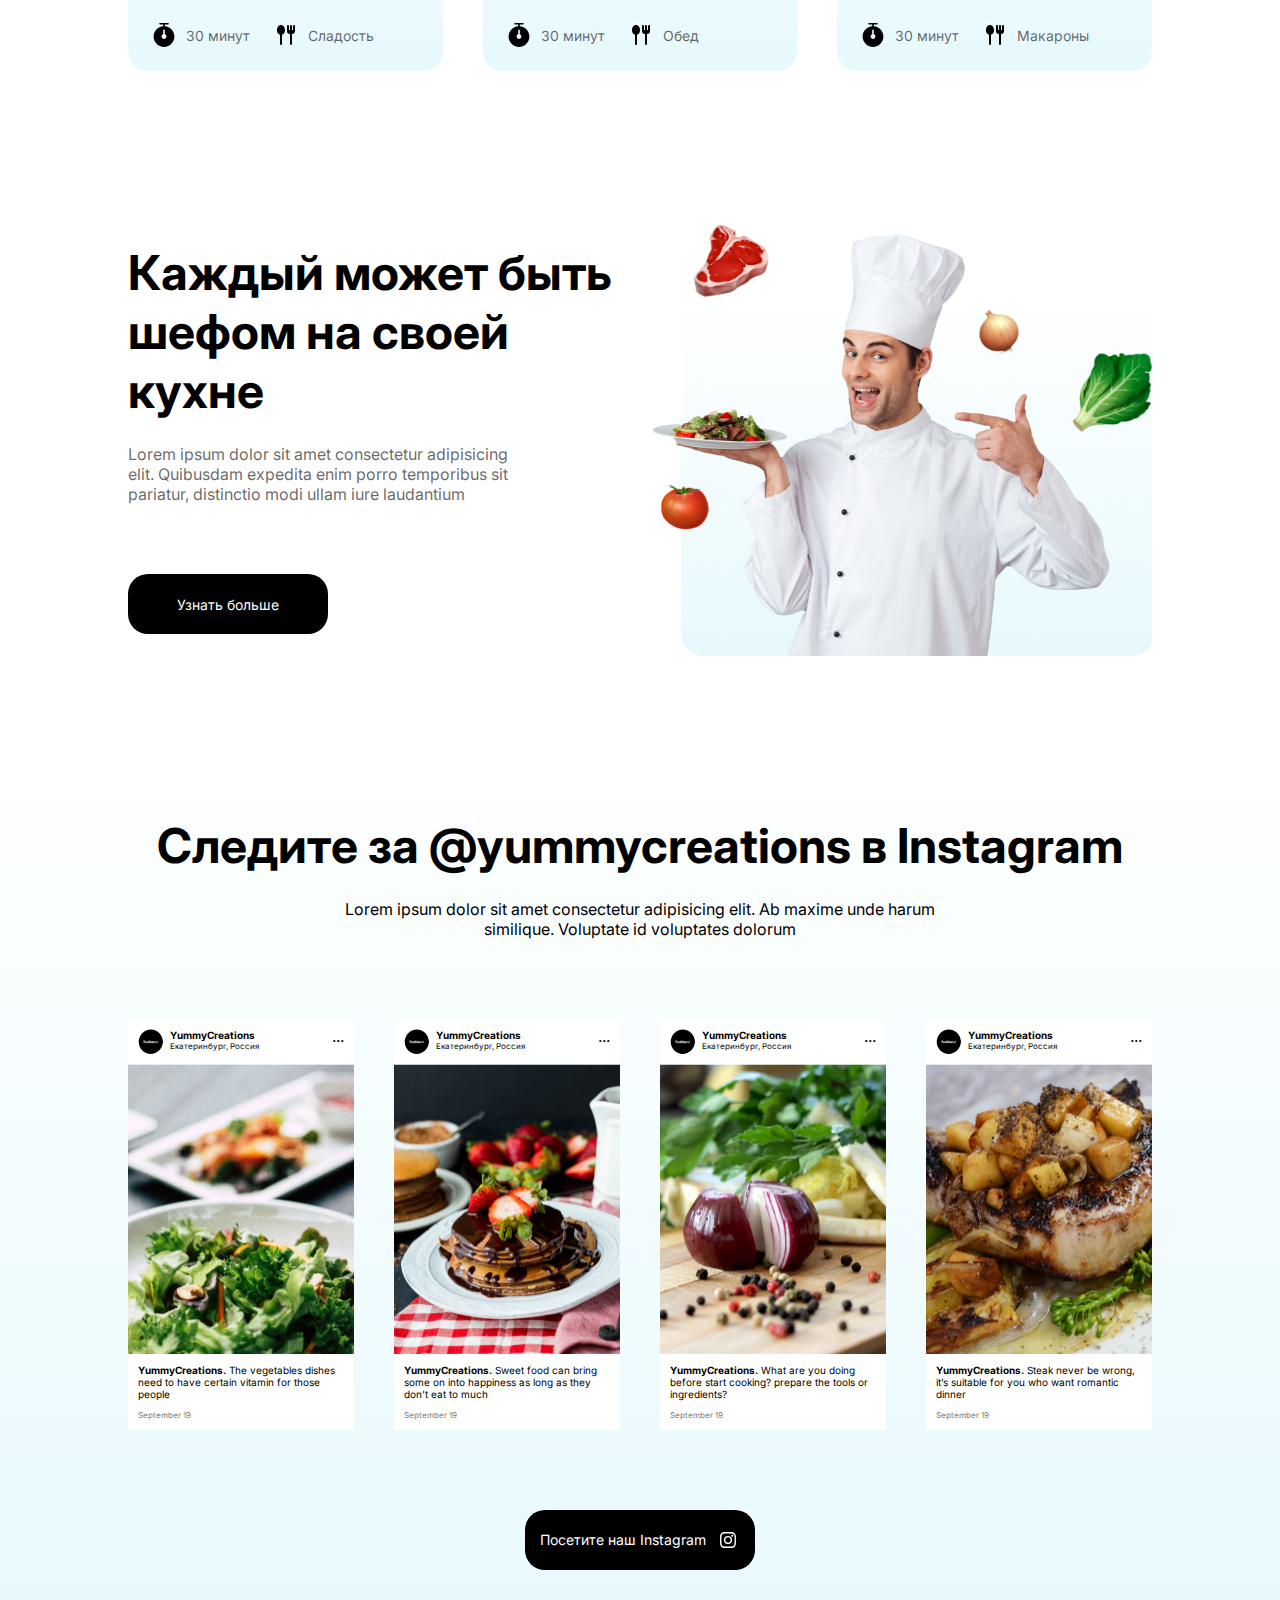
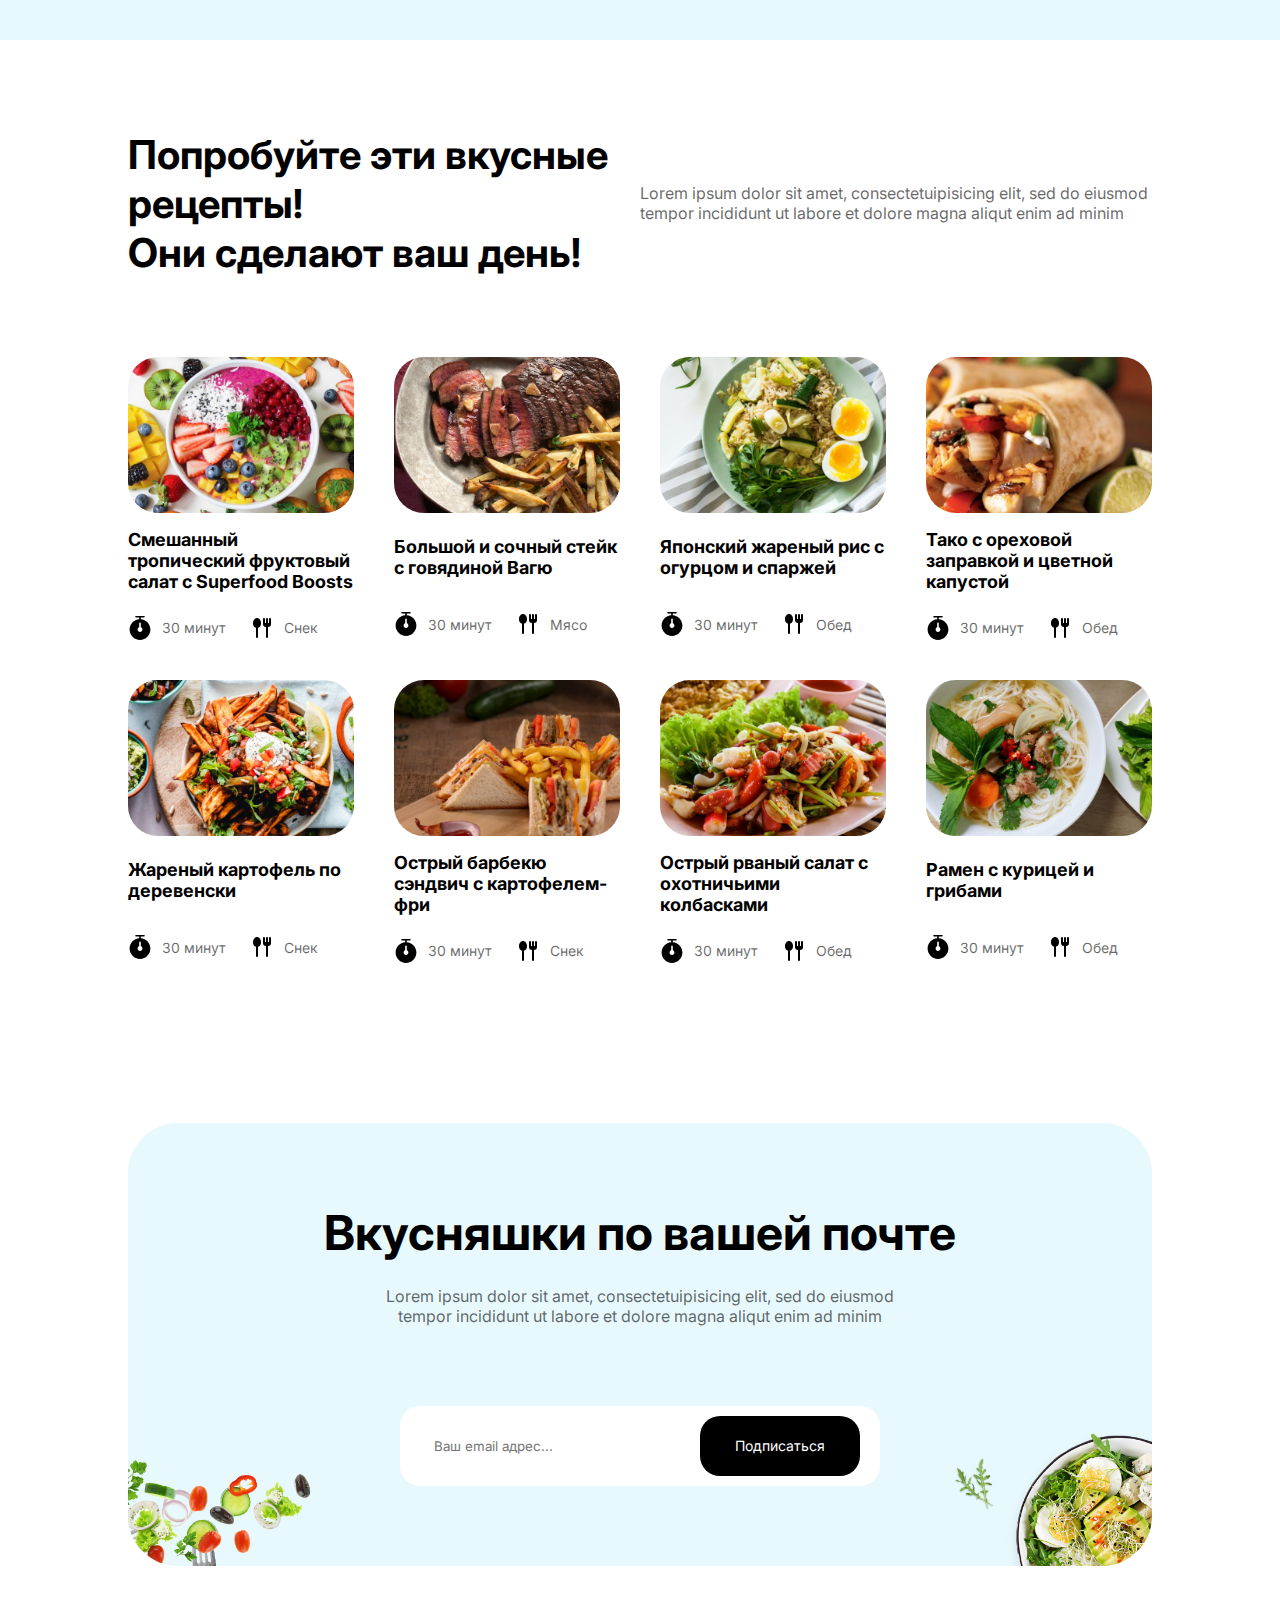
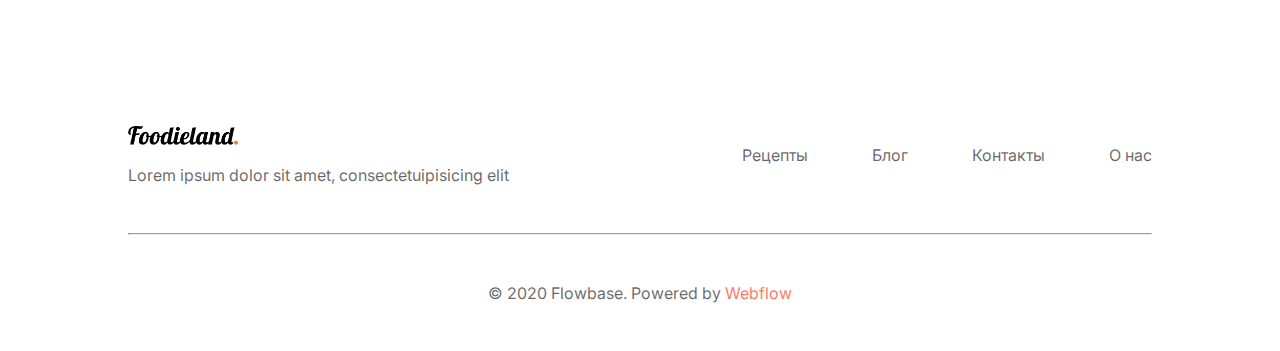
==== commit 5ed7e6ed: "Добавлен слайдер на главную страницу" ====
--- a/index.html
+++ b/index.html
@@ -32,48 +32,129 @@
     <!-- INTRODUCE -->
     <section class="introduce">
         <div class="slider">
-            <div class="slider__prev"></div>
-            <div class="slider__curr">
-                <div class="recipe">
-                    <div class="recipe__type">
-                        <img src="img/slider-img/slider-icons/hot.png" alt="recipe_type" class="recipe__type__img">
-                        <p class="recipe__type__info">Горячие рецепты!</p>
-                    </div>
-                    <div class="recipe__type__text">
-                        <h1 class="recipe__type__text__title">Острые куриные крылышки</h1>
-                        <p class="recipe__type__text__subtitle">Lorem ipsum dolor, sit amet consectetur adipisicing elit. Obcaecati veniam optio, nesciunt</p>
-                    </div>
-                    <div class="recipe__quick_info">
-                        <div class="recipe__quick_info__time">
-                            <img src="img/slider-img/slider-icons/timer.svg" alt="recipe_time" class="recipe__quick_info__time__img">
-                            <p class="recipe__quick_info__time__text">30 Минут</p>    
-                        </div>
-                        <div class="recipe__quick_info__main_ingredient">
-                            <img src="img/slider-img/slider-icons/spoon-fork.svg" alt="main_ingredient" class="recipe__quick_info__main_ingredient__img">
-                            <p class="recipe__quick_info__main_ingredient__text">Курица</p>
-                        </div>
-                    </div>
-                    <div class="recipe__meta">
-                        <div class="recipe__meta__author">
-                            <img src="img/slider-img/slider-icons/avatar.jpg" alt="avatar" class="recipe__meta__author__avatar">
-                            <div class="recipe__meta__text">
-                                <p class="recipe__meta__text__name">Джон Смит</p>
-                                <p class="recipe__meta__text__post_time">15 марта 2022</p>
-                            </div>
-                        </div>
-                        <div class="recipe__meta__button main-btn">
-                            <p class="recipe__meta__button__text main-btn__text">Посмотреть рецепт</p>
-                            <div class="play_btn">
-                                <div class="play"></div>
-                            </div>
-                        </div>
-                    </div>
-                </div>
-                <div class="hand_pick"></div>
-                <div class="recipe__img"></div>
-            </div>
-            <div class="slider__next"></div>
-        </div>
+            <div class="slider-list">
+                <div class="slider-track">
+                    <div class="slide first">
+                        <div class="recipe">
+                            <div class="recipe__type">
+                                <img src="img/slider-img/slider-icons/hot.png" alt="recipe_type" class="recipe__type__img">
+                                <p class="recipe__type__info">Горячие рецепты!</p>
+                            </div>
+                            <div class="recipe__type__text">
+                                <h1 class="recipe__type__text__title">Острые куриные крылышки</h1>
+                                <p class="recipe__type__text__subtitle">Lorem ipsum dolor, sit amet consectetur adipisicing elit. Obcaecati veniam optio, nesciunt</p>
+                            </div>
+                            <div class="recipe__quick_info">
+                                <div class="recipe__quick_info__time">
+                                    <img src="img/slider-img/slider-icons/timer.svg" alt="recipe_time" class="recipe__quick_info__time__img">
+                                    <p class="recipe__quick_info__time__text">30 Минут</p>    
+                                </div>
+                                <div class="recipe__quick_info__main_ingredient">
+                                    <img src="img/slider-img/slider-icons/spoon-fork.svg" alt="main_ingredient" class="recipe__quick_info__main_ingredient__img">
+                                    <p class="recipe__quick_info__main_ingredient__text">Курица</p>
+                                </div>
+                            </div>
+                            <div class="recipe__meta">
+                                <div class="recipe__meta__author">
+                                    <img src="img/slider-img/slider-icons/avatar.jpg" alt="avatar" class="recipe__meta__author__avatar">
+                                    <div class="recipe__meta__text">
+                                        <p class="recipe__meta__text__name">Джон Смит</p>
+                                        <p class="recipe__meta__text__post_time">15 марта 2022</p>
+                                    </div>
+                                </div>
+                                <div class="recipe__meta__button main-btn">
+                                    <p class="recipe__meta__button__text main-btn__text">Посмотреть рецепт</p>
+                                    <div class="play_btn">
+                                        <div class="play"></div>
+                                    </div>
+                                </div>
+                            </div>
+                        </div>
+                        <div class="hand_pick"></div>
+                        <div class="recipe__img"></div>
+                    </div>
+                    <div class="slide">
+                        <div class="recipe">
+                            <div class="recipe__type">
+                                <img src="img/slider-img/slider-icons/hot.png" alt="recipe_type" class="recipe__type__img">
+                                <p class="recipe__type__info">Горячие рецепты!</p>
+                            </div>
+                            <div class="recipe__type__text">
+                                <h1 class="recipe__type__text__title">Острые куриные крылышки</h1>
+                                <p class="recipe__type__text__subtitle">Lorem ipsum dolor, sit amet consectetur adipisicing elit. Obcaecati veniam optio, nesciunt</p>
+                            </div>
+                            <div class="recipe__quick_info">
+                                <div class="recipe__quick_info__time">
+                                    <img src="img/slider-img/slider-icons/timer.svg" alt="recipe_time" class="recipe__quick_info__time__img">
+                                    <p class="recipe__quick_info__time__text">30 Минут</p>    
+                                </div>
+                                <div class="recipe__quick_info__main_ingredient">
+                                    <img src="img/slider-img/slider-icons/spoon-fork.svg" alt="main_ingredient" class="recipe__quick_info__main_ingredient__img">
+                                    <p class="recipe__quick_info__main_ingredient__text">Курица</p>
+                                </div>
+                            </div>
+                            <div class="recipe__meta">
+                                <div class="recipe__meta__author">
+                                    <img src="img/slider-img/slider-icons/avatar.jpg" alt="avatar" class="recipe__meta__author__avatar">
+                                    <div class="recipe__meta__text">
+                                        <p class="recipe__meta__text__name">Джон Смит</p>
+                                        <p class="recipe__meta__text__post_time">15 марта 2022</p>
+                                    </div>
+                                </div>
+                                <div class="recipe__meta__button main-btn">
+                                    <p class="recipe__meta__button__text main-btn__text">Посмотреть рецепт</p>
+                                    <div class="play_btn">
+                                        <div class="play"></div>
+                                    </div>
+                                </div>
+                            </div>
+                        </div>
+                        <div class="hand_pick"></div>
+                        <div class="recipe__img"></div>
+                    </div>
+                    <div class="slide last">
+                        <div class="recipe">
+                            <div class="recipe__type">
+                                <img src="img/slider-img/slider-icons/hot.png" alt="recipe_type" class="recipe__type__img">
+                                <p class="recipe__type__info">Горячие рецепты!</p>
+                            </div>
+                            <div class="recipe__type__text">
+                                <h1 class="recipe__type__text__title">Острые куриные крылышки</h1>
+                                <p class="recipe__type__text__subtitle">Lorem ipsum dolor, sit amet consectetur adipisicing elit. Obcaecati veniam optio, nesciunt</p>
+                            </div>
+                            <div class="recipe__quick_info">
+                                <div class="recipe__quick_info__time">
+                                    <img src="img/slider-img/slider-icons/timer.svg" alt="recipe_time" class="recipe__quick_info__time__img">
+                                    <p class="recipe__quick_info__time__text">30 Минут</p>    
+                                </div>
+                                <div class="recipe__quick_info__main_ingredient">
+                                    <img src="img/slider-img/slider-icons/spoon-fork.svg" alt="main_ingredient" class="recipe__quick_info__main_ingredient__img">
+                                    <p class="recipe__quick_info__main_ingredient__text">Курица</p>
+                                </div>
+                            </div>
+                            <div class="recipe__meta">
+                                <div class="recipe__meta__author">
+                                    <img src="img/slider-img/slider-icons/avatar.jpg" alt="avatar" class="recipe__meta__author__avatar">
+                                    <div class="recipe__meta__text">
+                                        <p class="recipe__meta__text__name">Джон Смит</p>
+                                        <p class="recipe__meta__text__post_time">15 марта 2022</p>
+                                    </div>
+                                </div>
+                                <div class="recipe__meta__button main-btn">
+                                    <p class="recipe__meta__button__text main-btn__text">Посмотреть рецепт</p>
+                                    <div class="play_btn">
+                                        <div class="play"></div>
+                                    </div>
+                                </div>
+                            </div>
+                        </div>
+                        <div class="hand_pick"></div>
+                        <div class="recipe__img"></div>
+                    </div>
+                </div>
+            </div>
+        </div>
+        <script src="js/introduce-slider.js"></script>
     </section>
     <!-- CATEGORIES -->
     <section class="categories">
--- a/css/global.css
+++ b/css/global.css
@@ -4,7 +4,11 @@
 @import url(components/index/index.css);
 @import url(components/recipe/index.css);
 @import url(components/blog/index.css);
+@import url(components/article/index.css);
 @import url(components/buttons.css);
 @import url(components/custom-input.css);
+@import url(components/pagination.css);
+@import url(components/form.css);
+@import url(components/slider.css);
 /* Utilities link */
 @import url(utilities/variables.css);